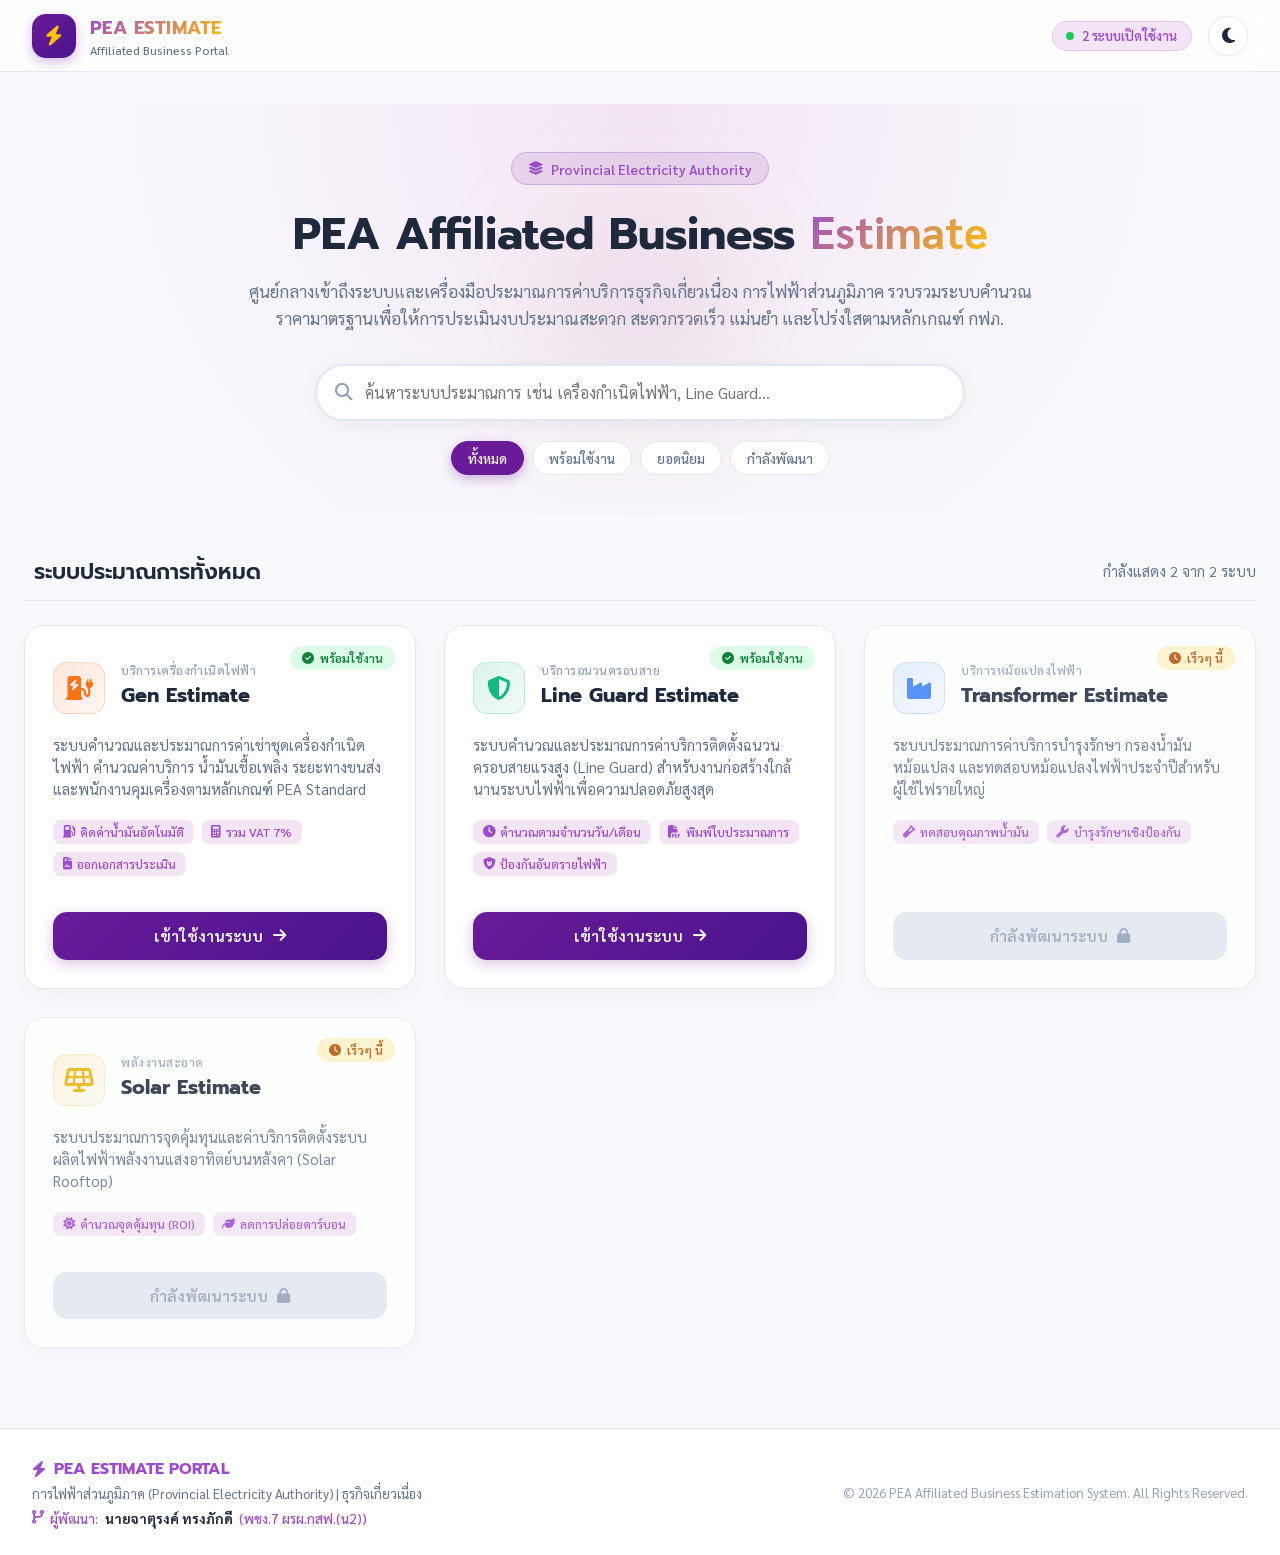
==== index.html @ 6d48f8ba "Update PEA ESTIMATE text, add favicon & PWA manifest.json, enhance portal details" ====
<!DOCTYPE html>
<html lang="th" data-theme="dark">
<head>
    <meta charset="UTF-8">
    <meta name="viewport" content="width=device-width, initial-scale=1.0">
    <title>PEA Affiliated Business Estimate | ศูนย์รวมระบบประมาณการ การไฟฟ้าส่วนภูมิภาค</title>
    <meta name="description" content="ศูนย์รวมเครื่องมือประมาณการค่าบริการธุรกิจเกี่ยวเนื่อง การไฟฟ้าส่วนภูมิภาค (PEA Affiliated Business Estimation Portal) ประเมินราคามาตรฐาน แม่นยำ รวดเร็ว">
    
    <!-- Favicon & PWA Icons -->
    <link rel="icon" type="image/png" sizes="180x180" href="apple-touch-icon.png">
    <link rel="icon" type="image/png" sizes="32x32" href="apple-touch-icon.png">
    <link rel="icon" type="image/png" sizes="16x16" href="apple-touch-icon.png">
    <link rel="apple-touch-icon" sizes="180x180" href="apple-touch-icon.png">
    <link rel="manifest" href="manifest.json">
    
    <!-- Mobile & PWA Meta Tags -->
    <meta name="mobile-web-app-capable" content="yes">
    <meta name="apple-mobile-web-app-capable" content="yes">
    <meta name="apple-mobile-web-app-status-bar-style" content="black-translucent">
    <meta name="apple-mobile-web-app-title" content="PEA ESTIMATE">
    <meta name="theme-color" content="#7c3aed">
    
    <!-- Google Fonts -->
    <link rel="preconnect" href="https://fonts.googleapis.com">
    <link rel="preconnect" href="https://fonts.gstatic.com" crossorigin>
    <link href="https://fonts.googleapis.com/css2?family=Sarabun:wght@300;400;500;600;700&family=Prompt:wght@400;500;600;700&display=swap" rel="stylesheet">
    
    <!-- FontAwesome Icons -->
    <link rel="stylesheet" href="https://cdnjs.cloudflare.com/ajax/libs/font-awesome/6.4.0/css/all.min.css">
    
    <!-- Custom CSS -->
    <link rel="stylesheet" href="css/style.css">
</head>
<body>
    <!-- Navigation Bar -->
    <nav class="navbar">
        <div class="nav-container">
            <div class="nav-brand">
                <div class="pea-logo-badge">
                    <i class="fa-solid fa-bolt brand-icon"></i>
                </div>
                <div class="brand-text">
                    <span class="brand-title">PEA ESTIMATE</span>
                    <span class="brand-sub">Affiliated Business Portal</span>
                </div>
            </div>
            
            <div class="nav-actions">
                <div class="stats-badge">
                    <span class="pulse-dot"></span>
                    <span id="active-systems-count">2 ระบบเปิดใช้งาน</span>
                </div>
                <button id="theme-toggle-btn" class="theme-toggle" aria-label="Toggle dark/light mode">
                    <i class="fa-solid fa-moon dark-icon"></i>
                    <i class="fa-solid fa-sun light-icon"></i>
                </button>
            </div>
        </div>
    </nav>

    <!-- Main Container -->
    <main class="main-wrapper">
        <!-- Hero Section -->
        <section class="hero-section">
            <div class="hero-background-glow"></div>
            <div class="hero-content">
                <div class="pea-pill-badge">
                    <i class="fa-solid fa-layer-group"></i> Provincial Electricity Authority
                </div>
                <h1 class="hero-title">PEA Affiliated Business <span class="gradient-text">Estimate</span></h1>
                <p class="hero-subtitle">
                    ศูนย์กลางเข้าถึงระบบและเครื่องมือประมาณการค่าบริการธุรกิจเกี่ยวเนื่อง การไฟฟ้าส่วนภูมิภาค 
                    รวบรวมระบบคำนวณราคามาตรฐานเพื่อให้การประเมินงบประมาณสะดวก สะดวกรวดเร็ว แม่นยำ และโปร่งใสตามหลักเกณฑ์ กฟภ.
                </p>
                
                <!-- Search & Filter Controls -->
                <div class="search-box-container">
                    <div class="search-input-wrapper">
                        <i class="fa-solid fa-magnifying-glass search-icon"></i>
                        <input type="text" id="search-input" placeholder="ค้นหาระบบประมาณการ เช่น เครื่องกำเนิดไฟฟ้า, Line Guard..." autocomplete="off">
                        <button id="clear-search" class="clear-btn hidden"><i class="fa-solid fa-xmark"></i></button>
                    </div>
                    <div class="category-filters" id="category-filters">
                        <button class="filter-chip active" data-category="all">ทั้งหมด</button>
                        <button class="filter-chip" data-category="active">พร้อมใช้งาน</button>
                        <button class="filter-chip" data-category="popular">ยอดนิยม</button>
                        <button class="filter-chip" data-category="upcoming">กำลังพัฒนา</button>
                    </div>
                </div>
            </div>
        </section>

        <!-- System Cards Grid -->
        <section class="systems-section">
            <div class="section-header">
                <h2 class="section-title"><i class="fa-solid fa-grid-2"></i> ระบบประมาณการทั้งหมด</h2>
                <span class="results-count" id="results-count">กำลังแสดง 2 จาก 2 ระบบ</span>
            </div>

            <div class="systems-grid" id="systems-grid">
                <!-- Card 1: Gen Estimate -->
                <div class="system-card" data-category="active popular" data-name="gen estimate เครื่องกำเนิดไฟฟ้า เช่า generator">
                    <div class="card-badge active"><i class="fa-solid fa-circle-check"></i> พร้อมใช้งาน</div>
                    <div class="card-header">
                        <div class="card-icon generator-icon">
                            <i class="fa-solid fa-charging-station"></i>
                        </div>
                        <div class="card-meta">
                            <span class="card-category">บริการเครื่องกำเนิดไฟฟ้า</span>
                            <h3 class="card-title">Gen Estimate</h3>
                        </div>
                    </div>
                    <p class="card-description">
                        ระบบคำนวณและประมาณการค่าเช่าชุดเครื่องกำเนิดไฟฟ้า คำนวณค่าบริการ น้ำมันเชื้อเพลิง ระยะทางขนส่ง และพนักงานคุมเครื่องตามหลักเกณฑ์ PEA Standard
                    </p>
                    <div class="card-features">
                        <span class="feature-tag"><i class="fa-solid fa-gas-pump"></i> คิดค่าน้ำมันอัตโนมัติ</span>
                        <span class="feature-tag"><i class="fa-solid fa-calculator"></i> รวม VAT 7%</span>
                        <span class="feature-tag"><i class="fa-solid fa-file-contract"></i> ออกเอกสารประเมิน</span>
                    </div>
                    <div class="card-footer">
                        <a href="Gen Estiment/index.html" class="btn btn-primary">
                            <span>เข้าใช้งานระบบ</span>
                            <i class="fa-solid fa-arrow-right"></i>
                        </a>
                    </div>
                </div>

                <!-- Card 2: Line Guard Estimate -->
                <div class="system-card" data-category="active popular" data-name="line guard estimate ครอบสาย ฉนวนครอบสายแรงสูง">
                    <div class="card-badge active"><i class="fa-solid fa-circle-check"></i> พร้อมใช้งาน</div>
                    <div class="card-header">
                        <div class="card-icon lineguard-icon">
                            <i class="fa-solid fa-shield-halved"></i>
                        </div>
                        <div class="card-meta">
                            <span class="card-category">บริการฉนวนครอบสาย</span>
                            <h3 class="card-title">Line Guard Estimate</h3>
                        </div>
                    </div>
                    <p class="card-description">
                        ระบบคำนวณและประมาณการค่าบริการติดตั้งฉนวนครอบสายแรงสูง (Line Guard) สำหรับงานก่อสร้างใกล้นานระบบไฟฟ้าเพื่อความปลอดภัยสูงสุด
                    </p>
                    <div class="card-features">
                        <span class="feature-tag"><i class="fa-solid fa-clock"></i> คำนวณตามจำนวนวัน/เดือน</span>
                        <span class="feature-tag"><i class="fa-solid fa-file-pdf"></i> พิมพ์ใบประมาณการ</span>
                        <span class="feature-tag"><i class="fa-solid fa-shield-cat"></i> ป้องกันอันตรายไฟฟ้า</span>
                    </div>
                    <div class="card-footer">
                        <a href="Line Guard Estiment/index.html" class="btn btn-primary">
                            <span>เข้าใช้งานระบบ</span>
                            <i class="fa-solid fa-arrow-right"></i>
                        </a>
                    </div>
                </div>

                <!-- Card 3: Transformer Maintenance (Future Placeholder) -->
                <div class="system-card upcoming-card" data-category="upcoming" data-name="transformer estimate บำรุงรักษาหม้อแปลง ตรวจสอบหม้อแปลงไฟฟ้า">
                    <div class="card-badge upcoming"><i class="fa-solid fa-clock"></i> เร็วๆ นี้</div>
                    <div class="card-header">
                        <div class="card-icon transformer-icon">
                            <i class="fa-solid fa-industry"></i>
                        </div>
                        <div class="card-meta">
                            <span class="card-category">บริการหม้อแปลงไฟฟ้า</span>
                            <h3 class="card-title">Transformer Estimate</h3>
                        </div>
                    </div>
                    <p class="card-description">
                        ระบบประมาณการค่าบริการบำรุงรักษา กรองน้ำมันหม้อแปลง และทดสอบหม้อแปลงไฟฟ้าประจำปีสำหรับผู้ใช้ไฟรายใหญ่
                    </p>
                    <div class="card-features">
                        <span class="feature-tag"><i class="fa-solid fa-vial"></i> ทดสอบคุณภาพน้ำมัน</span>
                        <span class="feature-tag"><i class="fa-solid fa-wrench"></i> บำรุงรักษาเชิงป้องกัน</span>
                    </div>
                    <div class="card-footer">
                        <button class="btn btn-disabled" disabled>
                            <span>กำลังพัฒนาระบบ</span>
                            <i class="fa-solid fa-lock"></i>
                        </button>
                    </div>
                </div>

                <!-- Card 4: Solar Rooftop Estimate (Future Placeholder) -->
                <div class="system-card upcoming-card" data-category="upcoming" data-name="solar rooftop estimate โซลาร์เซลล์ ประเมินราคาติดตั้ง">
                    <div class="card-badge upcoming"><i class="fa-solid fa-clock"></i> เร็วๆ นี้</div>
                    <div class="card-header">
                        <div class="card-icon solar-icon">
                            <i class="fa-solid fa-solar-panel"></i>
                        </div>
                        <div class="card-meta">
                            <span class="card-category">พลังงานสะอาด</span>
                            <h3 class="card-title">Solar Estimate</h3>
                        </div>
                    </div>
                    <p class="card-description">
                        ระบบประมาณการจุดคุ้มทุนและค่าบริการติดตั้งระบบผลิตไฟฟ้าพลังงานแสงอาทิตย์บนหลังคา (Solar Rooftop)
                    </p>
                    <div class="card-features">
                        <span class="feature-tag"><i class="fa-solid fa-sun"></i> คำนวณจุดคุ้มทุน (ROI)</span>
                        <span class="feature-tag"><i class="fa-solid fa-leaf"></i> ลดการปล่อยคาร์บอน</span>
                    </div>
                    <div class="card-footer">
                        <button class="btn btn-disabled" disabled>
                            <span>กำลังพัฒนาระบบ</span>
                            <i class="fa-solid fa-lock"></i>
                        </button>
                    </div>
                </div>
            </div>

            <!-- No Results Message -->
            <div id="no-results" class="no-results hidden">
                <i class="fa-solid fa-box-open empty-icon"></i>
                <h3>ไม่พบระบบประมาณการที่คุณค้นหา</h3>
                <p>ลองค้นหาด้วยคำอื่น เช่น "เครื่องกำเนิดไฟฟ้า", "Line Guard" หรือรีเซ็ตการกรอง</p>
                <button id="reset-search-btn" class="btn btn-secondary mt-3">รีเซ็ตการค้นหา</button>
            </div>
        </section>
    </main>

    <!-- Footer -->
    <footer class="footer">
        <div class="footer-container">
            <div class="footer-info">
                <div class="footer-brand">
                    <i class="fa-solid fa-bolt"></i> PEA ESTIMATE PORTAL
                </div>
                <p>การไฟฟ้าส่วนภูมิภาค (Provincial Electricity Authority) | ธุรกิจเกี่ยวเนื่อง</p>
                <div class="developer-info">
                    <i class="fa-solid fa-code-branch"></i> ผู้พัฒนา: <strong>นายจาตุรงค์ ทรงภักดี</strong> (พชง.7 ผรผ.กสฟ.(น2))
                </div>
            </div>
            <div class="footer-copyright">
                &copy; 2026 PEA Affiliated Business Estimation System. All Rights Reserved.
            </div>
        </div>
    </footer>

    <!-- Custom JS -->
    <script src="js/main.js"></script>
</body>
</html>
---- css/style.css ----
/* ==========================================================================
   PEA Affiliated Business Estimate - Portal Theme & Design System
   ========================================================================== */

:root {
    /* Color Palette - Light Mode */
    --pea-purple-primary: #6a1b9a;
    --pea-purple-dark: #4a148c;
    --pea-purple-light: #9c4dcc;
    --pea-purple-subtle: #f3e5f5;
    
    --pea-yellow-accent: #ffc107;
    --pea-yellow-hover: #ffb300;
    --pea-gold: #ffd700;
    
    --bg-main: #f8f9fc;
    --bg-card: #ffffff;
    --bg-nav: rgba(255, 255, 255, 0.85);
    
    --text-primary: #1e293b;
    --text-secondary: #64748b;
    --text-muted: #94a3b8;
    
    --border-color: #e2e8f0;
    --border-hover: #cbd5e1;
    
    --card-shadow: 0 10px 25px -5px rgba(106, 27, 154, 0.05), 0 8px 10px -6px rgba(0, 0, 0, 0.01);
    --card-shadow-hover: 0 20px 30px -10px rgba(106, 27, 154, 0.15), 0 10px 15px -5px rgba(106, 27, 154, 0.1);
    
    --glass-bg: rgba(255, 255, 255, 0.7);
    --glass-border: rgba(255, 255, 255, 0.4);
    
    --badge-active-bg: #dcfce7;
    --badge-active-text: #15803d;
    --badge-upcoming-bg: #fef3c7;
    --badge-upcoming-text: #b45309;
    
    --radius-sm: 8px;
    --radius-md: 14px;
    --radius-lg: 20px;
    --radius-full: 9999px;
    
    --transition: all 0.3s cubic-bezier(0.4, 0, 0.2, 1);
}

/* Dark Mode Theme Overrides */
[data-theme="dark"] {
    --bg-main: #0f172a;
    --bg-card: #1e293b;
    --bg-nav: rgba(15, 23, 42, 0.85);
    
    --text-primary: #f8fafc;
    --text-secondary: #cbd5e1;
    --text-muted: #64748b;
    
    --border-color: #334155;
    --border-hover: #475569;
    
    --pea-purple-subtle: rgba(156, 77, 204, 0.15);
    
    --card-shadow: 0 10px 25px -5px rgba(0, 0, 0, 0.3);
    --card-shadow-hover: 0 20px 35px -5px rgba(156, 77, 204, 0.25);
    
    --glass-bg: rgba(30, 41, 59, 0.7);
    --glass-border: rgba(255, 255, 255, 0.1);
    
    --badge-active-bg: rgba(21, 128, 61, 0.2);
    --badge-active-text: #4ade80;
    --badge-upcoming-bg: rgba(180, 83, 9, 0.2);
    --badge-upcoming-text: #fcd34d;
}

/* Base Styles */
* {
    margin: 0;
    padding: 0;
    box-sizing: border-box;
    font-family: 'Sarabun', 'Prompt', sans-serif;
}

body {
    background-color: var(--bg-main);
    color: var(--text-primary);
    min-height: 100vh;
    display: flex;
    flex-direction: column;
    transition: var(--transition);
    overflow-x: hidden;
}

/* Navigation Bar */
.navbar {
    position: sticky;
    top: 0;
    z-index: 100;
    background-color: var(--bg-nav);
    backdrop-filter: blur(12px);
    -webkit-backdrop-filter: blur(12px);
    border-bottom: 1px solid var(--border-color);
    padding: 0.85rem 2rem;
    transition: var(--transition);
}

.nav-container {
    max-width: 1280px;
    margin: 0 auto;
    display: flex;
    align-items: center;
    justify-content: space-between;
}

.nav-brand {
    display: flex;
    align-items: center;
    gap: 0.85rem;
}

.pea-logo-badge {
    width: 44px;
    height: 44px;
    background: linear-gradient(135deg, var(--pea-purple-primary), var(--pea-purple-dark));
    border-radius: var(--radius-md);
    display: flex;
    align-items: center;
    justify-content: center;
    color: var(--pea-yellow-accent);
    font-size: 1.25rem;
    box-shadow: 0 4px 12px rgba(106, 27, 154, 0.3);
}

.brand-text {
    display: flex;
    flex-direction: column;
}

.brand-title {
    font-family: 'Prompt', sans-serif;
    font-size: 1.15rem;
    font-weight: 700;
    letter-spacing: 0.5px;
    background: linear-gradient(135deg, var(--pea-purple-light), var(--pea-yellow-accent));
    -webkit-background-clip: text;
    -webkit-text-fill-color: transparent;
}

.brand-sub {
    font-size: 0.75rem;
    color: var(--text-secondary);
    font-weight: 500;
}

.nav-actions {
    display: flex;
    align-items: center;
    gap: 1rem;
}

.stats-badge {
    display: flex;
    align-items: center;
    gap: 0.5rem;
    background: var(--pea-purple-subtle);
    padding: 0.35rem 0.85rem;
    border-radius: var(--radius-full);
    font-size: 0.825rem;
    font-weight: 600;
    color: var(--pea-purple-light);
    border: 1px solid rgba(156, 77, 204, 0.2);
}

.pulse-dot {
    width: 8px;
    height: 8px;
    background-color: #22c55e;
    border-radius: 50%;
    box-shadow: 0 0 0 0 rgba(34, 197, 94, 0.7);
    animation: pulse 2s infinite;
}

@keyframes pulse {
    0% {
        box-shadow: 0 0 0 0 rgba(34, 197, 94, 0.7);
    }
    70% {
        box-shadow: 0 0 0 6px rgba(34, 197, 94, 0);
    }
    100% {
        box-shadow: 0 0 0 0 rgba(34, 197, 94, 0);
    }
}

.theme-toggle {
    background: var(--bg-card);
    border: 1px solid var(--border-color);
    color: var(--text-primary);
    width: 40px;
    height: 40px;
    border-radius: var(--radius-full);
    cursor: pointer;
    display: flex;
    align-items: center;
    justify-content: center;
    font-size: 1.1rem;
    transition: var(--transition);
}

.theme-toggle:hover {
    transform: scale(1.05);
    border-color: var(--pea-purple-light);
    color: var(--pea-yellow-accent);
}

/* Light / Dark icon visibility */
[data-theme="dark"] .dark-icon,
[data-theme="light"] .light-icon {
    display: none;
}
[data-theme="dark"] .light-icon,
[data-theme="light"] .dark-icon {
    display: block;
}

/* Main Content Wrapper */
.main-wrapper {
    flex: 1;
    max-width: 1280px;
    width: 100%;
    margin: 0 auto;
    padding: 2rem 1.5rem;
}

/* Hero Section */
.hero-section {
    position: relative;
    padding: 3rem 1.5rem 2.5rem;
    text-align: center;
    border-radius: var(--radius-lg);
    background: radial-gradient(circle at 50% 0%, var(--pea-purple-subtle) 0%, transparent 70%);
    margin-bottom: 2.5rem;
}

.hero-background-glow {
    position: absolute;
    top: 50%;
    left: 50%;
    transform: translate(-50%, -50%);
    width: 300px;
    height: 300px;
    background: radial-gradient(circle, rgba(156, 77, 204, 0.15) 0%, rgba(255, 193, 7, 0.05) 50%, transparent 70%);
    filter: blur(50px);
    pointer-events: none;
    z-index: 0;
}

.hero-content {
    position: relative;
    z-index: 1;
    max-width: 800px;
    margin: 0 auto;
}

.pea-pill-badge {
    display: inline-flex;
    align-items: center;
    gap: 0.5rem;
    padding: 0.4rem 1rem;
    background: rgba(106, 27, 154, 0.1);
    border: 1px solid rgba(156, 77, 204, 0.3);
    border-radius: var(--radius-full);
    color: var(--pea-purple-light);
    font-size: 0.85rem;
    font-weight: 600;
    margin-bottom: 1.25rem;
}

.hero-title {
    font-family: 'Prompt', sans-serif;
    font-size: 2.75rem;
    font-weight: 700;
    line-height: 1.2;
    margin-bottom: 1rem;
}

.gradient-text {
    background: linear-gradient(135deg, var(--pea-purple-light) 0%, var(--pea-yellow-accent) 100%);
    -webkit-background-clip: text;
    -webkit-text-fill-color: transparent;
}

.hero-subtitle {
    font-size: 1.05rem;
    color: var(--text-secondary);
    line-height: 1.6;
    margin-bottom: 2rem;
}

/* Search Box Container */
.search-box-container {
    max-width: 650px;
    margin: 0 auto;
}

.search-input-wrapper {
    position: relative;
    display: flex;
    align-items: center;
    margin-bottom: 1.25rem;
}

.search-icon {
    position: absolute;
    left: 1.25rem;
    color: var(--text-muted);
    font-size: 1.1rem;
}

.search-input-wrapper input {
    width: 100%;
    padding: 1rem 3rem 1rem 3rem;
    font-size: 1rem;
    background: var(--bg-card);
    border: 2px solid var(--border-color);
    border-radius: var(--radius-full);
    color: var(--text-primary);
    box-shadow: 0 4px 20px rgba(0, 0, 0, 0.05);
    transition: var(--transition);
}

.search-input-wrapper input:focus {
    outline: none;
    border-color: var(--pea-purple-light);
    box-shadow: 0 0 0 4px rgba(156, 77, 204, 0.15);
}

.clear-btn {
    position: absolute;
    right: 1rem;
    background: transparent;
    border: none;
    color: var(--text-muted);
    font-size: 1rem;
    cursor: pointer;
    width: 28px;
    height: 28px;
    border-radius: 50%;
    display: flex;
    align-items: center;
    justify-content: center;
    transition: var(--transition);
}

.clear-btn:hover {
    background: var(--border-color);
    color: var(--text-primary);
}

.category-filters {
    display: flex;
    align-items: center;
    justify-content: center;
    gap: 0.5rem;
    flex-wrap: wrap;
}

.filter-chip {
    padding: 0.45rem 1rem;
    font-size: 0.85rem;
    font-weight: 500;
    border: 1px solid var(--border-color);
    border-radius: var(--radius-full);
    background: var(--bg-card);
    color: var(--text-secondary);
    cursor: pointer;
    transition: var(--transition);
}

.filter-chip:hover {
    border-color: var(--pea-purple-light);
    color: var(--pea-purple-light);
}

.filter-chip.active {
    background: var(--pea-purple-primary);
    color: #ffffff;
    border-color: var(--pea-purple-primary);
    box-shadow: 0 4px 12px rgba(106, 27, 154, 0.3);
}

/* Systems Section & Cards */
.systems-section {
    margin-top: 1rem;
}

.section-header {
    display: flex;
    align-items: center;
    justify-content: space-between;
    margin-bottom: 1.5rem;
    padding-bottom: 0.75rem;
    border-bottom: 1px solid var(--border-color);
}

.section-title {
    font-family: 'Prompt', sans-serif;
    font-size: 1.35rem;
    font-weight: 600;
    display: flex;
    align-items: center;
    gap: 0.6rem;
    color: var(--text-primary);
}

.section-title i {
    color: var(--pea-purple-light);
}

.results-count {
    font-size: 0.9rem;
    color: var(--text-secondary);
}

.systems-grid {
    display: grid;
    grid-template-columns: repeat(auto-fill, minmax(320px, 1fr));
    gap: 1.75rem;
}

/* Card Styling */
.system-card {
    position: relative;
    background: var(--bg-card);
    border: 1px solid var(--border-color);
    border-radius: var(--radius-lg);
    padding: 1.75rem;
    display: flex;
    flex-direction: column;
    justify-content: space-between;
    transition: var(--transition);
    box-shadow: var(--card-shadow);
}

.system-card:hover {
    transform: translateY(-6px);
    border-color: var(--pea-purple-light);
    box-shadow: var(--card-shadow-hover);
}

.card-badge {
    position: absolute;
    top: 1.25rem;
    right: 1.25rem;
    font-size: 0.75rem;
    font-weight: 600;
    padding: 0.25rem 0.75rem;
    border-radius: var(--radius-full);
    display: flex;
    align-items: center;
    gap: 0.35rem;
}

.card-badge.active {
    background: var(--badge-active-bg);
    color: var(--badge-active-text);
}

.card-badge.upcoming {
    background: var(--badge-upcoming-bg);
    color: var(--badge-upcoming-text);
}

.card-header {
    display: flex;
    align-items: flex-start;
    gap: 1rem;
    margin-bottom: 1.25rem;
    margin-top: 0.5rem;
}

.card-icon {
    width: 52px;
    height: 52px;
    border-radius: var(--radius-md);
    display: flex;
    align-items: center;
    justify-content: center;
    font-size: 1.5rem;
    flex-shrink: 0;
}

.generator-icon {
    background: linear-gradient(135deg, rgba(234, 88, 12, 0.15), rgba(249, 115, 22, 0.05));
    color: #f97316;
    border: 1px solid rgba(249, 115, 22, 0.2);
}

.lineguard-icon {
    background: linear-gradient(135deg, rgba(16, 185, 129, 0.15), rgba(5, 150, 105, 0.05));
    color: #10b981;
    border: 1px solid rgba(16, 185, 129, 0.2);
}

.transformer-icon {
    background: linear-gradient(135deg, rgba(59, 130, 246, 0.15), rgba(37, 99, 235, 0.05));
    color: #3b82f6;
    border: 1px solid rgba(59, 130, 246, 0.2);
}

.solar-icon {
    background: linear-gradient(135deg, rgba(234, 179, 8, 0.15), rgba(202, 138, 4, 0.05));
    color: #eab308;
    border: 1px solid rgba(234, 179, 8, 0.2);
}

.card-meta {
    display: flex;
    flex-direction: column;
}

.card-category {
    font-size: 0.775rem;
    color: var(--text-muted);
    font-weight: 500;
    text-transform: uppercase;
    letter-spacing: 0.5px;
}

.card-title {
    font-family: 'Prompt', sans-serif;
    font-size: 1.25rem;
    font-weight: 700;
    color: var(--text-primary);
    margin-top: 0.15rem;
}

.card-description {
    font-size: 0.925rem;
    color: var(--text-secondary);
    line-height: 1.5;
    margin-bottom: 1.25rem;
}

.card-features {
    display: flex;
    flex-wrap: wrap;
    gap: 0.5rem;
    margin-bottom: 1.5rem;
}

.feature-tag {
    font-size: 0.775rem;
    background: var(--pea-purple-subtle);
    color: var(--pea-purple-light);
    padding: 0.25rem 0.6rem;
    border-radius: var(--radius-sm);
    display: flex;
    align-items: center;
    gap: 0.35rem;
    font-weight: 500;
}

.card-footer {
    margin-top: auto;
    padding-top: 0.75rem;
}

/* Buttons */
.btn {
    width: 100%;
    padding: 0.85rem 1.25rem;
    font-size: 0.95rem;
    font-weight: 600;
    border-radius: var(--radius-md);
    cursor: pointer;
    display: flex;
    align-items: center;
    justify-content: center;
    gap: 0.6rem;
    transition: var(--transition);
    text-decoration: none;
    border: none;
}

.btn-primary {
    background: linear-gradient(135deg, var(--pea-purple-primary), var(--pea-purple-dark));
    color: #ffffff;
    box-shadow: 0 4px 14px rgba(106, 27, 154, 0.25);
}

.btn-primary:hover {
    background: linear-gradient(135deg, var(--pea-purple-light), var(--pea-purple-primary));
    transform: translateY(-1px);
    box-shadow: 0 6px 18px rgba(106, 27, 154, 0.35);
}

.btn-disabled {
    background: var(--border-color);
    color: var(--text-muted);
    cursor: not-allowed;
}

.btn-secondary {
    background: var(--bg-card);
    border: 1px solid var(--border-color);
    color: var(--text-primary);
    width: auto;
    display: inline-flex;
}

.btn-secondary:hover {
    border-color: var(--pea-purple-light);
    color: var(--pea-purple-light);
}

/* Upcoming Card Disabled Effect */
.upcoming-card {
    opacity: 0.85;
}

/* Empty State / No Results */
.no-results {
    text-align: center;
    padding: 4rem 1.5rem;
    background: var(--bg-card);
    border: 1px dashed var(--border-color);
    border-radius: var(--radius-lg);
    margin-top: 1rem;
}

.empty-icon {
    font-size: 3rem;
    color: var(--text-muted);
    margin-bottom: 1rem;
}

.no-results h3 {
    font-family: 'Prompt', sans-serif;
    font-size: 1.2rem;
    color: var(--text-primary);
    margin-bottom: 0.5rem;
}

.no-results p {
    color: var(--text-secondary);
    font-size: 0.95rem;
}

.hidden {
    display: none !important;
}

.mt-3 {
    margin-top: 1rem;
}

/* Footer */
.footer {
    background-color: var(--bg-card);
    border-top: 1px solid var(--border-color);
    padding: 1.75rem 2rem;
    margin-top: 3rem;
}

.footer-container {
    max-width: 1280px;
    margin: 0 auto;
    display: flex;
    align-items: center;
    justify-content: space-between;
    flex-wrap: wrap;
    gap: 1rem;
}

.footer-brand {
    font-family: 'Prompt', sans-serif;
    font-weight: 700;
    color: var(--pea-purple-light);
    display: flex;
    align-items: center;
    gap: 0.5rem;
    margin-bottom: 0.25rem;
}

.footer-info p {
    font-size: 0.825rem;
    color: var(--text-secondary);
}

.developer-info {
    font-size: 0.85rem;
    color: var(--pea-purple-light);
    margin-top: 0.4rem;
    display: flex;
    align-items: center;
    gap: 0.4rem;
    font-weight: 500;
}

.developer-info strong {
    color: var(--text-primary);
}

.footer-copyright {
    font-size: 0.825rem;
    color: var(--text-muted);
}

/* Responsive Adjustments */
@media (max-width: 768px) {
    .navbar {
        padding: 0.75rem 1rem;
    }
    
    .stats-badge {
        display: none;
    }
    
    .hero-title {
        font-size: 2rem;
    }
    
    .hero-subtitle {
        font-size: 0.95rem;
    }
    
    .systems-grid {
        grid-template-columns: 1fr;
    }
    
    .footer-container {
        flex-direction: column;
        align-items: center;
        text-align: center;
    }
}
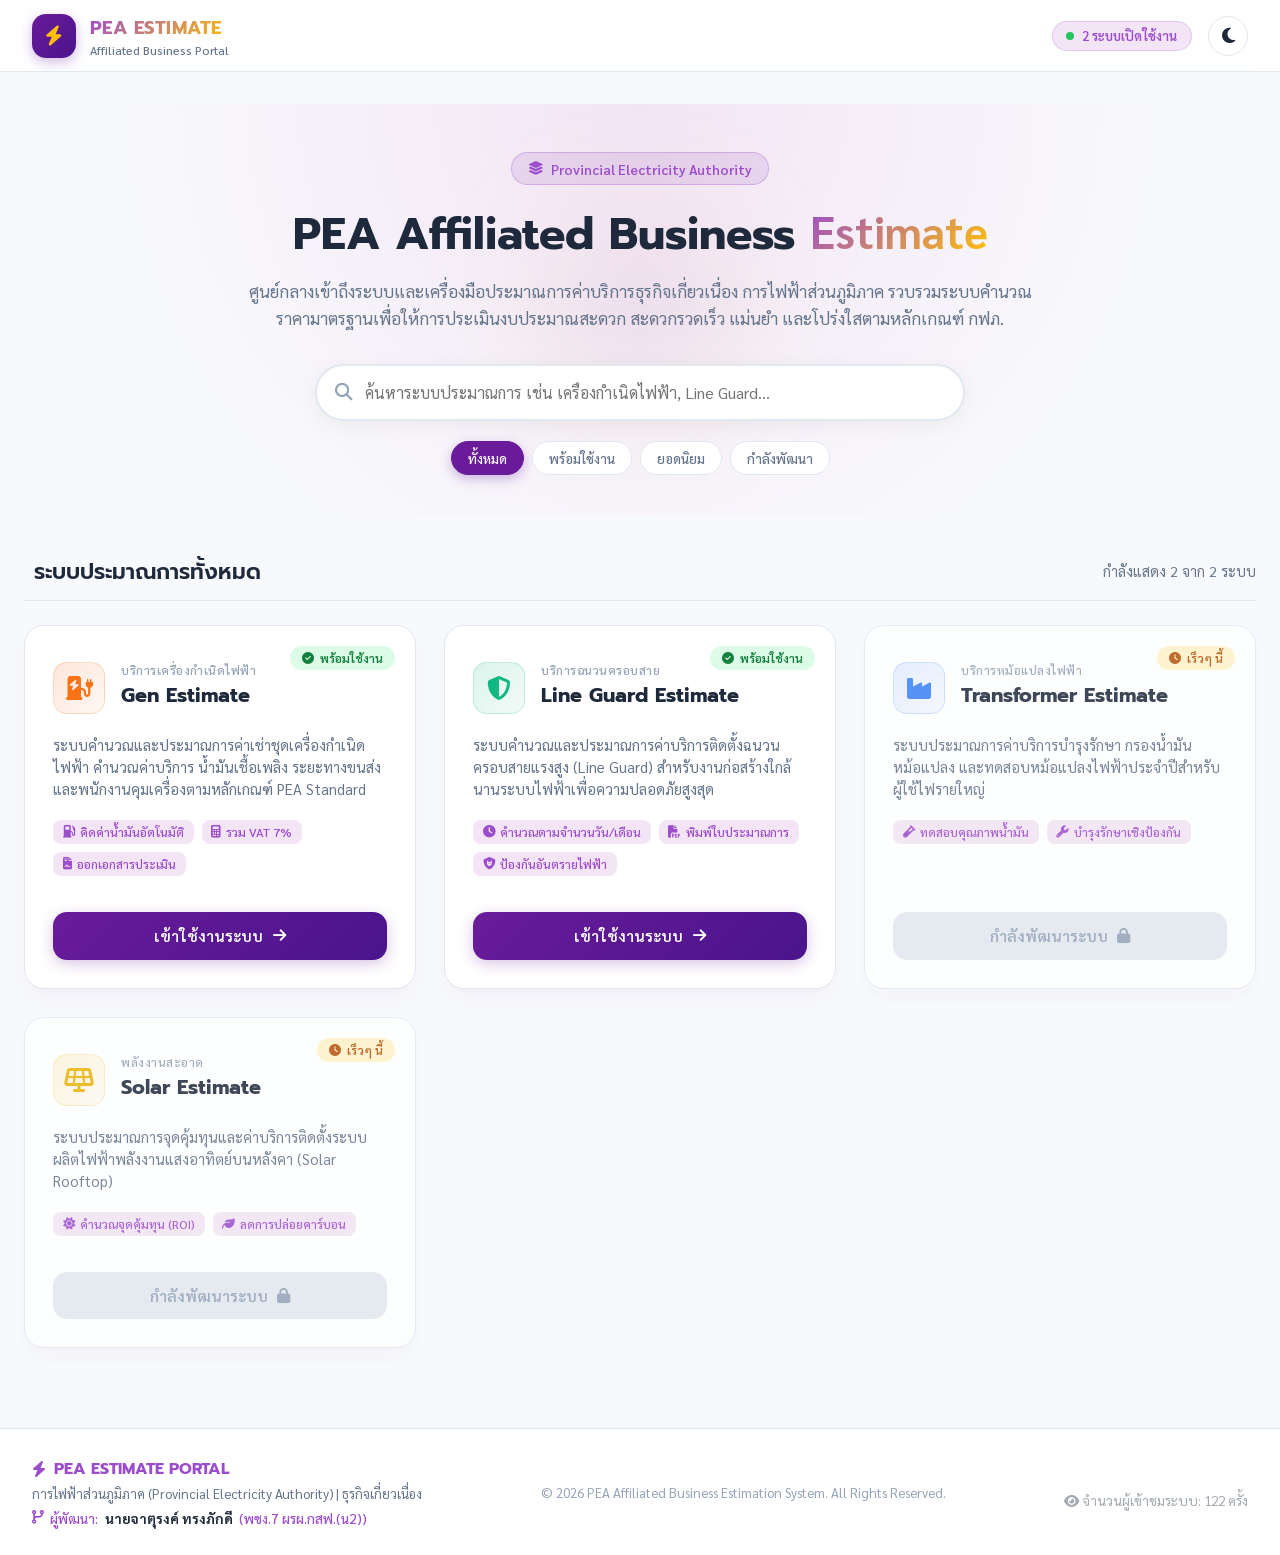
==== commit b9a917ba: "feat: add visitor counter and back to home buttons" ====
--- a/index.html
+++ b/index.html
@@ -234,6 +234,10 @@
             <div class="footer-copyright">
                 &copy; 2026 PEA Affiliated Business Estimation System. All Rights Reserved.
             </div>
+            <!-- Visitor Counter -->
+            <div class="visitor-counter" style="text-align: center; margin-top: 15px; font-size: 0.85rem; opacity: 0.4;">
+                <i class="fa-solid fa-eye"></i> จำนวนผู้เข้าชมระบบ: <span id="visitor-count">0</span> ครั้ง
+            </div>
         </div>
     </footer>
 
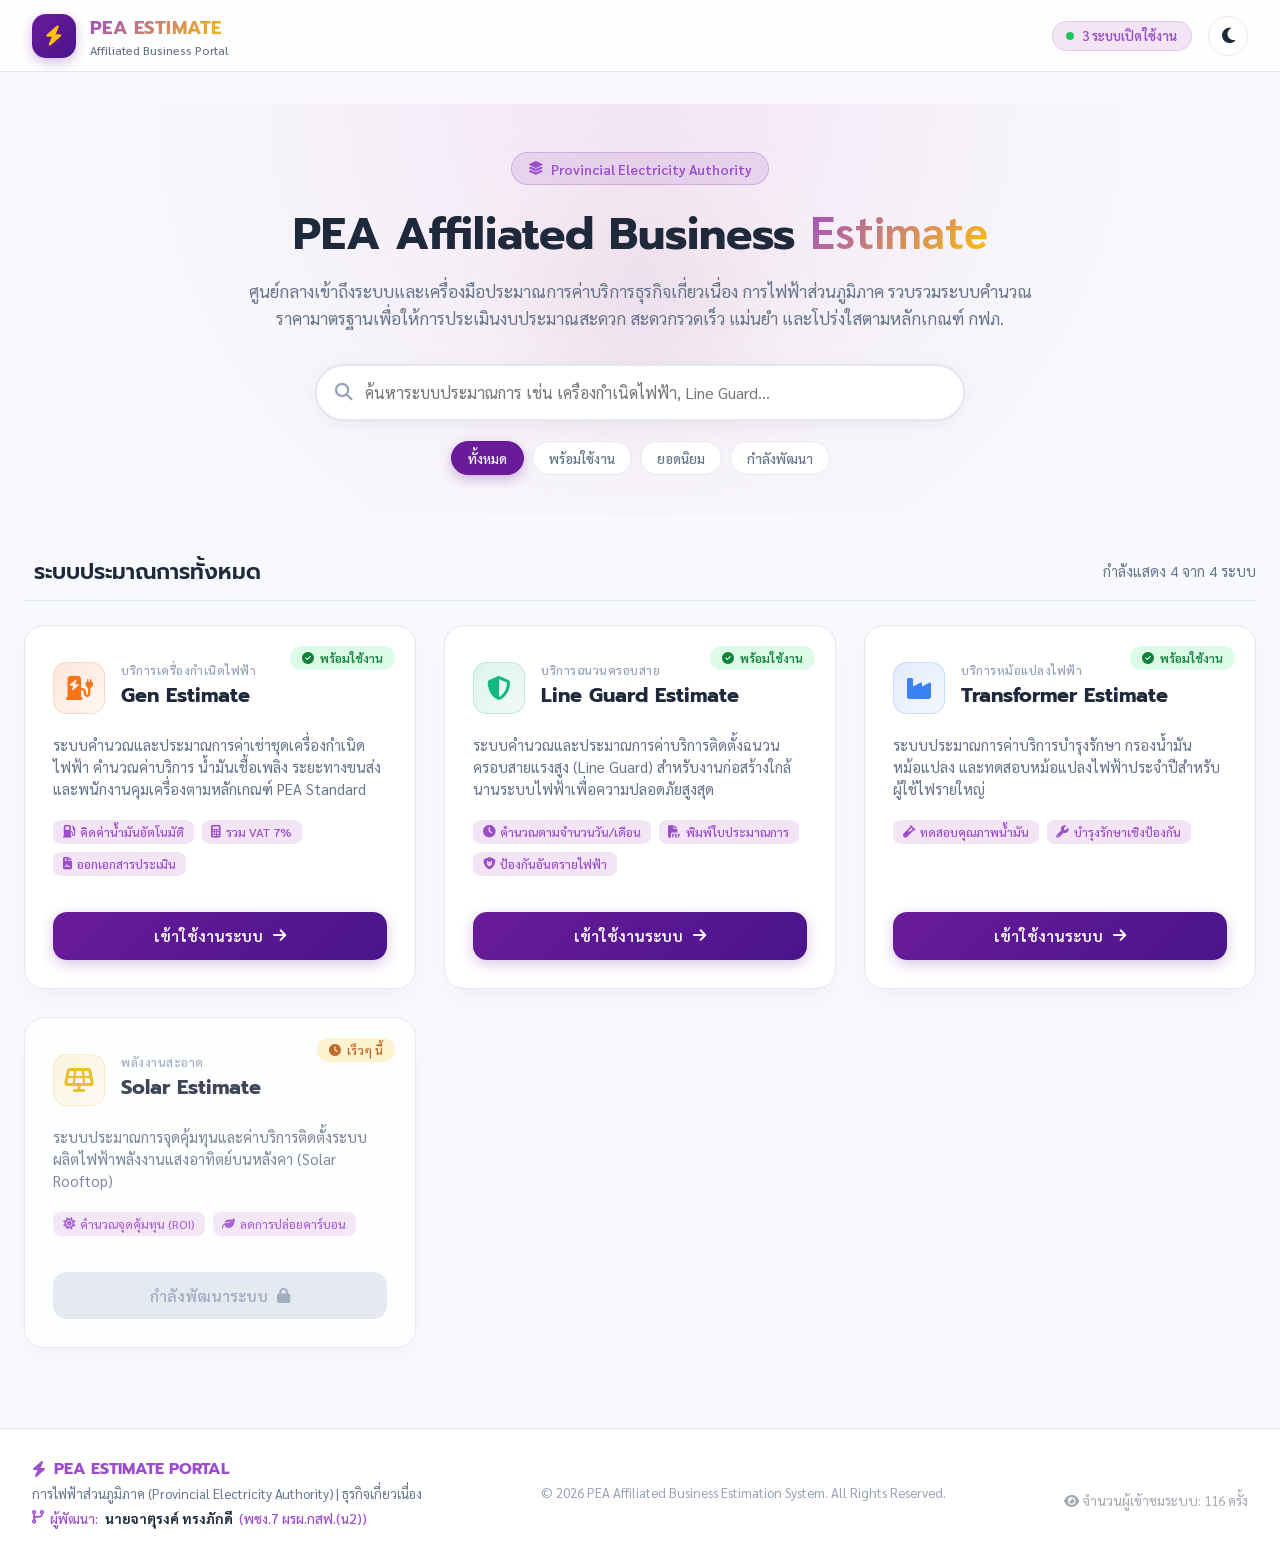
==== commit dcd8df80: "Add Transformer Estimate system to portal" ====
--- a/index.html
+++ b/index.html
@@ -48,7 +48,7 @@
             <div class="nav-actions">
                 <div class="stats-badge">
                     <span class="pulse-dot"></span>
-                    <span id="active-systems-count">2 ระบบเปิดใช้งาน</span>
+                    <span id="active-systems-count">3 ระบบเปิดใช้งาน</span>
                 </div>
                 <button id="theme-toggle-btn" class="theme-toggle" aria-label="Toggle dark/light mode">
                     <i class="fa-solid fa-moon dark-icon"></i>
@@ -94,7 +94,7 @@
         <section class="systems-section">
             <div class="section-header">
                 <h2 class="section-title"><i class="fa-solid fa-grid-2"></i> ระบบประมาณการทั้งหมด</h2>
-                <span class="results-count" id="results-count">กำลังแสดง 2 จาก 2 ระบบ</span>
+                <span class="results-count" id="results-count">กำลังแสดง 4 จาก 4 ระบบ</span>
             </div>
 
             <div class="systems-grid" id="systems-grid">
@@ -154,9 +154,9 @@
                     </div>
                 </div>
 
-                <!-- Card 3: Transformer Maintenance (Future Placeholder) -->
-                <div class="system-card upcoming-card" data-category="upcoming" data-name="transformer estimate บำรุงรักษาหม้อแปลง ตรวจสอบหม้อแปลงไฟฟ้า">
-                    <div class="card-badge upcoming"><i class="fa-solid fa-clock"></i> เร็วๆ นี้</div>
+                <!-- Card 3: Transformer Maintenance -->
+                <div class="system-card" data-category="active popular" data-name="transformer estimate บำรุงรักษาหม้อแปลง ตรวจสอบหม้อแปลงไฟฟ้า">
+                    <div class="card-badge active"><i class="fa-solid fa-circle-check"></i> พร้อมใช้งาน</div>
                     <div class="card-header">
                         <div class="card-icon transformer-icon">
                             <i class="fa-solid fa-industry"></i>
@@ -174,10 +174,10 @@
                         <span class="feature-tag"><i class="fa-solid fa-wrench"></i> บำรุงรักษาเชิงป้องกัน</span>
                     </div>
                     <div class="card-footer">
-                        <button class="btn btn-disabled" disabled>
-                            <span>กำลังพัฒนาระบบ</span>
-                            <i class="fa-solid fa-lock"></i>
-                        </button>
+                        <a href="Tranformer Estimate/index.html" class="btn btn-primary">
+                            <span>เข้าใช้งานระบบ</span>
+                            <i class="fa-solid fa-arrow-right"></i>
+                        </a>
                     </div>
                 </div>
 
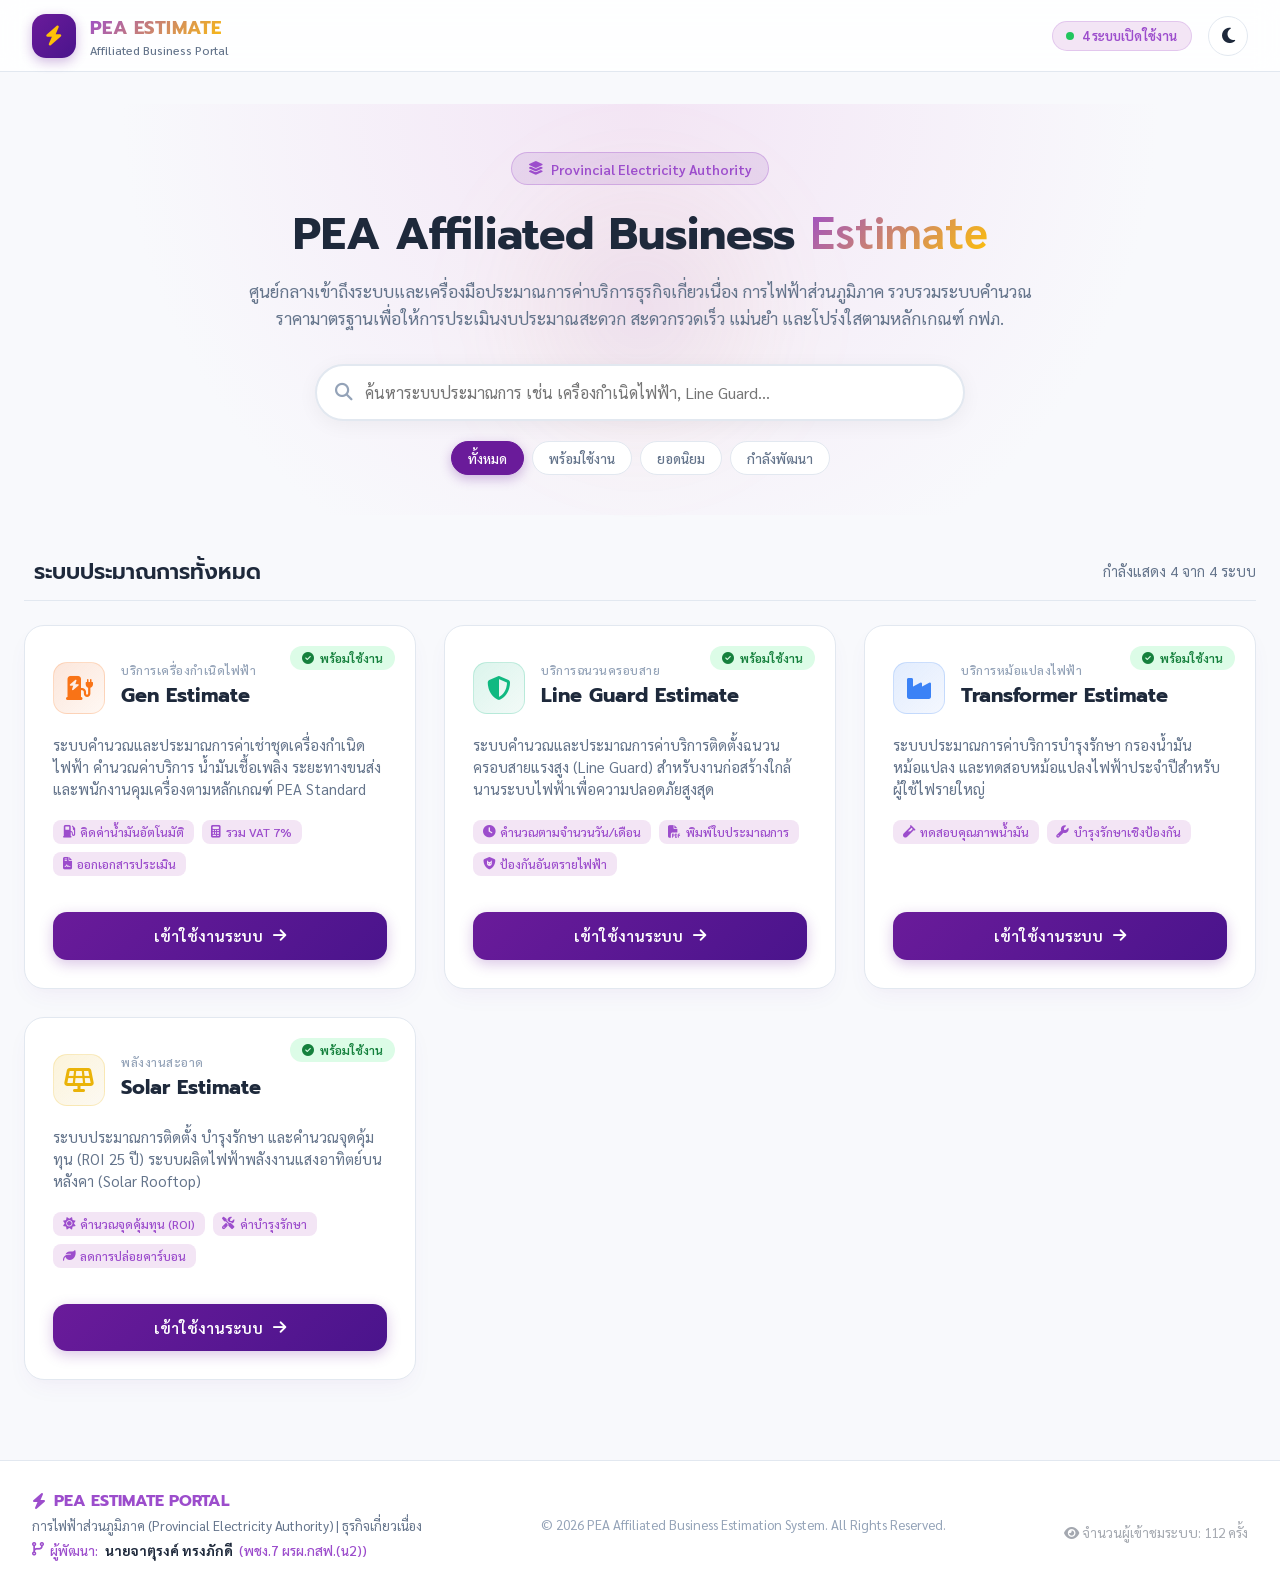
==== commit 35ed30da: "feat: enable Solar Estimate system in PEA Affiliated Business Portal" ====
--- a/index.html
+++ b/index.html
@@ -48,7 +48,7 @@
             <div class="nav-actions">
                 <div class="stats-badge">
                     <span class="pulse-dot"></span>
-                    <span id="active-systems-count">3 ระบบเปิดใช้งาน</span>
+                    <span id="active-systems-count">4 ระบบเปิดใช้งาน</span>
                 </div>
                 <button id="theme-toggle-btn" class="theme-toggle" aria-label="Toggle dark/light mode">
                     <i class="fa-solid fa-moon dark-icon"></i>
@@ -181,9 +181,9 @@
                     </div>
                 </div>
 
-                <!-- Card 4: Solar Rooftop Estimate (Future Placeholder) -->
-                <div class="system-card upcoming-card" data-category="upcoming" data-name="solar rooftop estimate โซลาร์เซลล์ ประเมินราคาติดตั้ง">
-                    <div class="card-badge upcoming"><i class="fa-solid fa-clock"></i> เร็วๆ นี้</div>
+                <!-- Card 4: Solar Rooftop Estimate -->
+                <div class="system-card" data-category="active popular" data-name="solar rooftop estimate โซลาร์เซลล์ ประเมินราคาติดตั้ง จุดคุ้มทุน ล้างแผง">
+                    <div class="card-badge active"><i class="fa-solid fa-circle-check"></i> พร้อมใช้งาน</div>
                     <div class="card-header">
                         <div class="card-icon solar-icon">
                             <i class="fa-solid fa-solar-panel"></i>
@@ -194,17 +194,18 @@
                         </div>
                     </div>
                     <p class="card-description">
-                        ระบบประมาณการจุดคุ้มทุนและค่าบริการติดตั้งระบบผลิตไฟฟ้าพลังงานแสงอาทิตย์บนหลังคา (Solar Rooftop)
+                        ระบบประมาณการติดตั้ง บำรุงรักษา และคำนวณจุดคุ้มทุน (ROI 25 ปี) ระบบผลิตไฟฟ้าพลังงานแสงอาทิตย์บนหลังคา (Solar Rooftop)
                     </p>
                     <div class="card-features">
                         <span class="feature-tag"><i class="fa-solid fa-sun"></i> คำนวณจุดคุ้มทุน (ROI)</span>
+                        <span class="feature-tag"><i class="fa-solid fa-screwdriver-wrench"></i> ค่าบำรุงรักษา</span>
                         <span class="feature-tag"><i class="fa-solid fa-leaf"></i> ลดการปล่อยคาร์บอน</span>
                     </div>
                     <div class="card-footer">
-                        <button class="btn btn-disabled" disabled>
-                            <span>กำลังพัฒนาระบบ</span>
-                            <i class="fa-solid fa-lock"></i>
-                        </button>
+                        <a href="Solar Estimate/index.html" class="btn btn-primary">
+                            <span>เข้าใช้งานระบบ</span>
+                            <i class="fa-solid fa-arrow-right"></i>
+                        </a>
                     </div>
                 </div>
             </div>
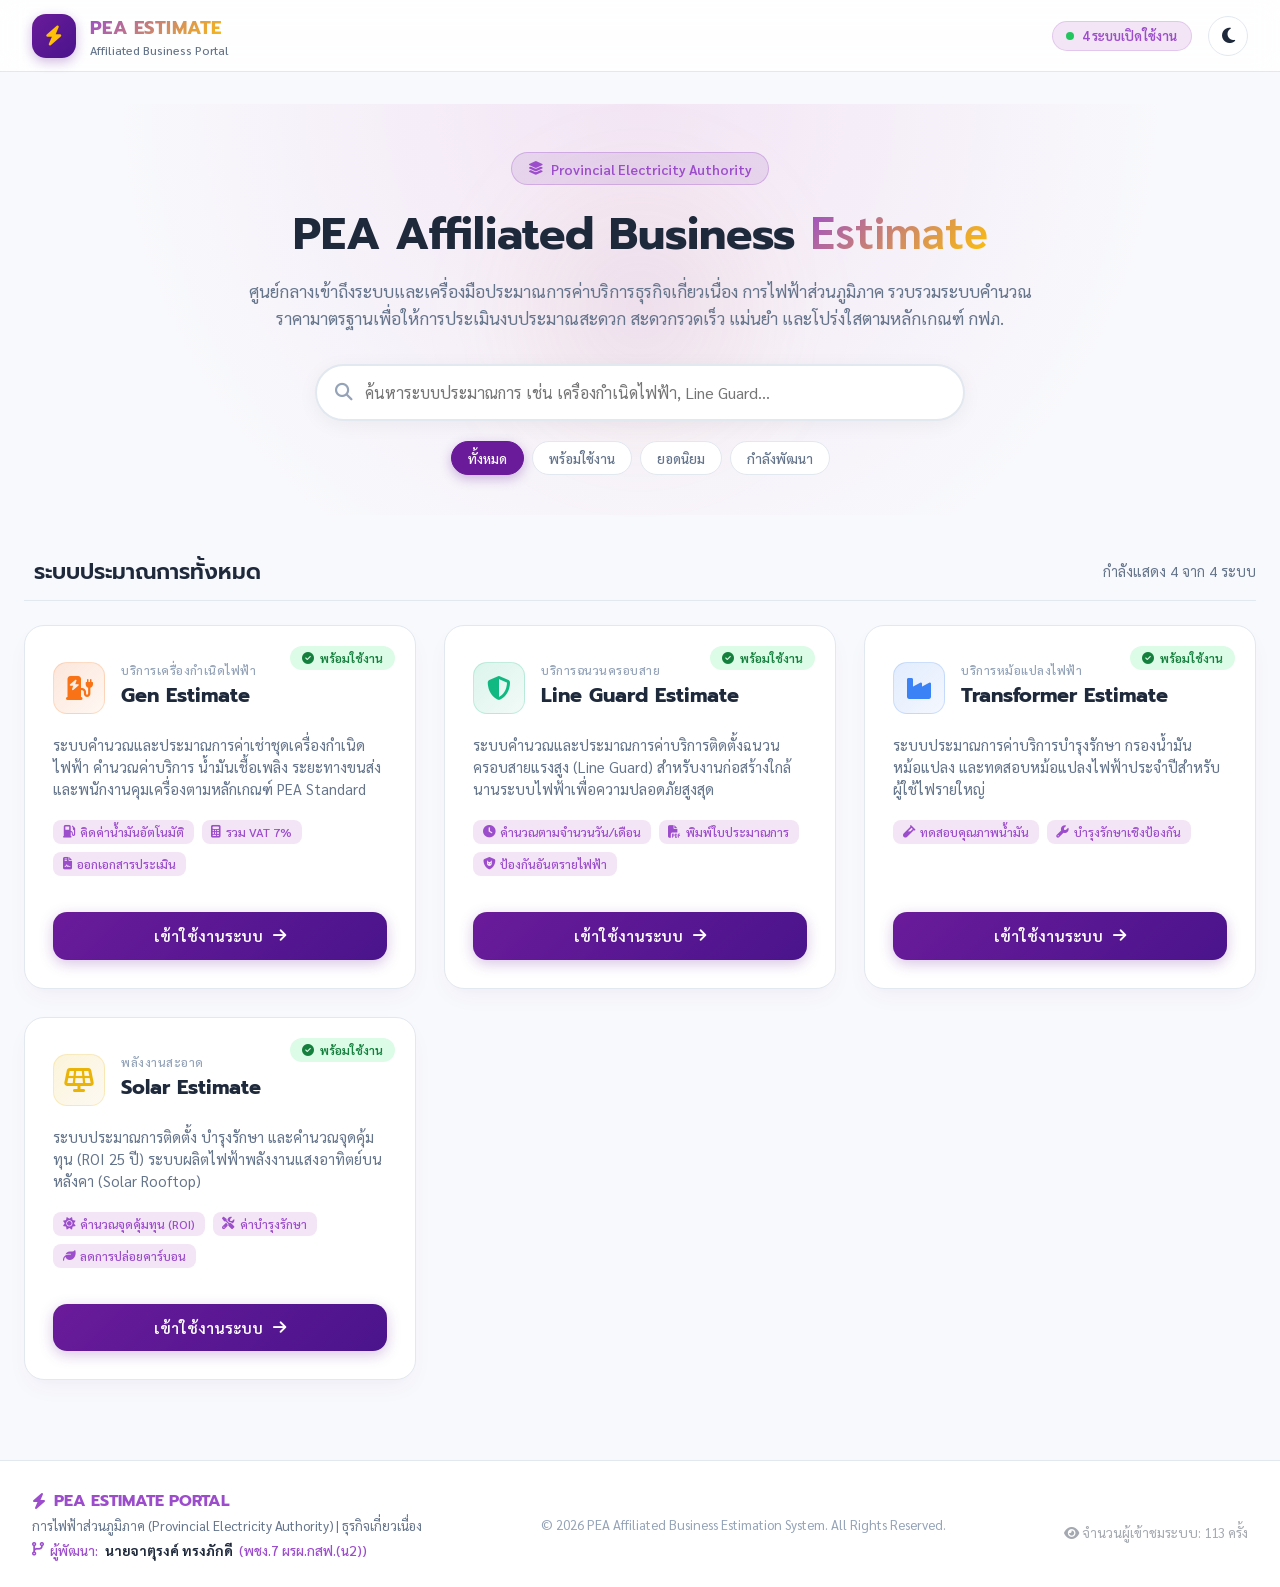
==== commit df5cfc80: "fix: add cache control meta tags so browser always shows active systems" ====
--- a/index.html
+++ b/index.html
@@ -5,6 +5,11 @@
     <meta name="viewport" content="width=device-width, initial-scale=1.0">
     <title>PEA Affiliated Business Estimate | ศูนย์รวมระบบประมาณการ การไฟฟ้าส่วนภูมิภาค</title>
     <meta name="description" content="ศูนย์รวมเครื่องมือประมาณการค่าบริการธุรกิจเกี่ยวเนื่อง การไฟฟ้าส่วนภูมิภาค (PEA Affiliated Business Estimation Portal) ประเมินราคามาตรฐาน แม่นยำ รวดเร็ว">
+    
+    <!-- Cache Buster Meta Tags -->
+    <meta http-equiv="Cache-Control" content="no-cache, no-store, must-revalidate">
+    <meta http-equiv="Pragma" content="no-cache">
+    <meta http-equiv="Expires" content="0">
     
     <!-- Favicon & PWA Icons -->
     <link rel="icon" type="image/png" sizes="180x180" href="apple-touch-icon.png">
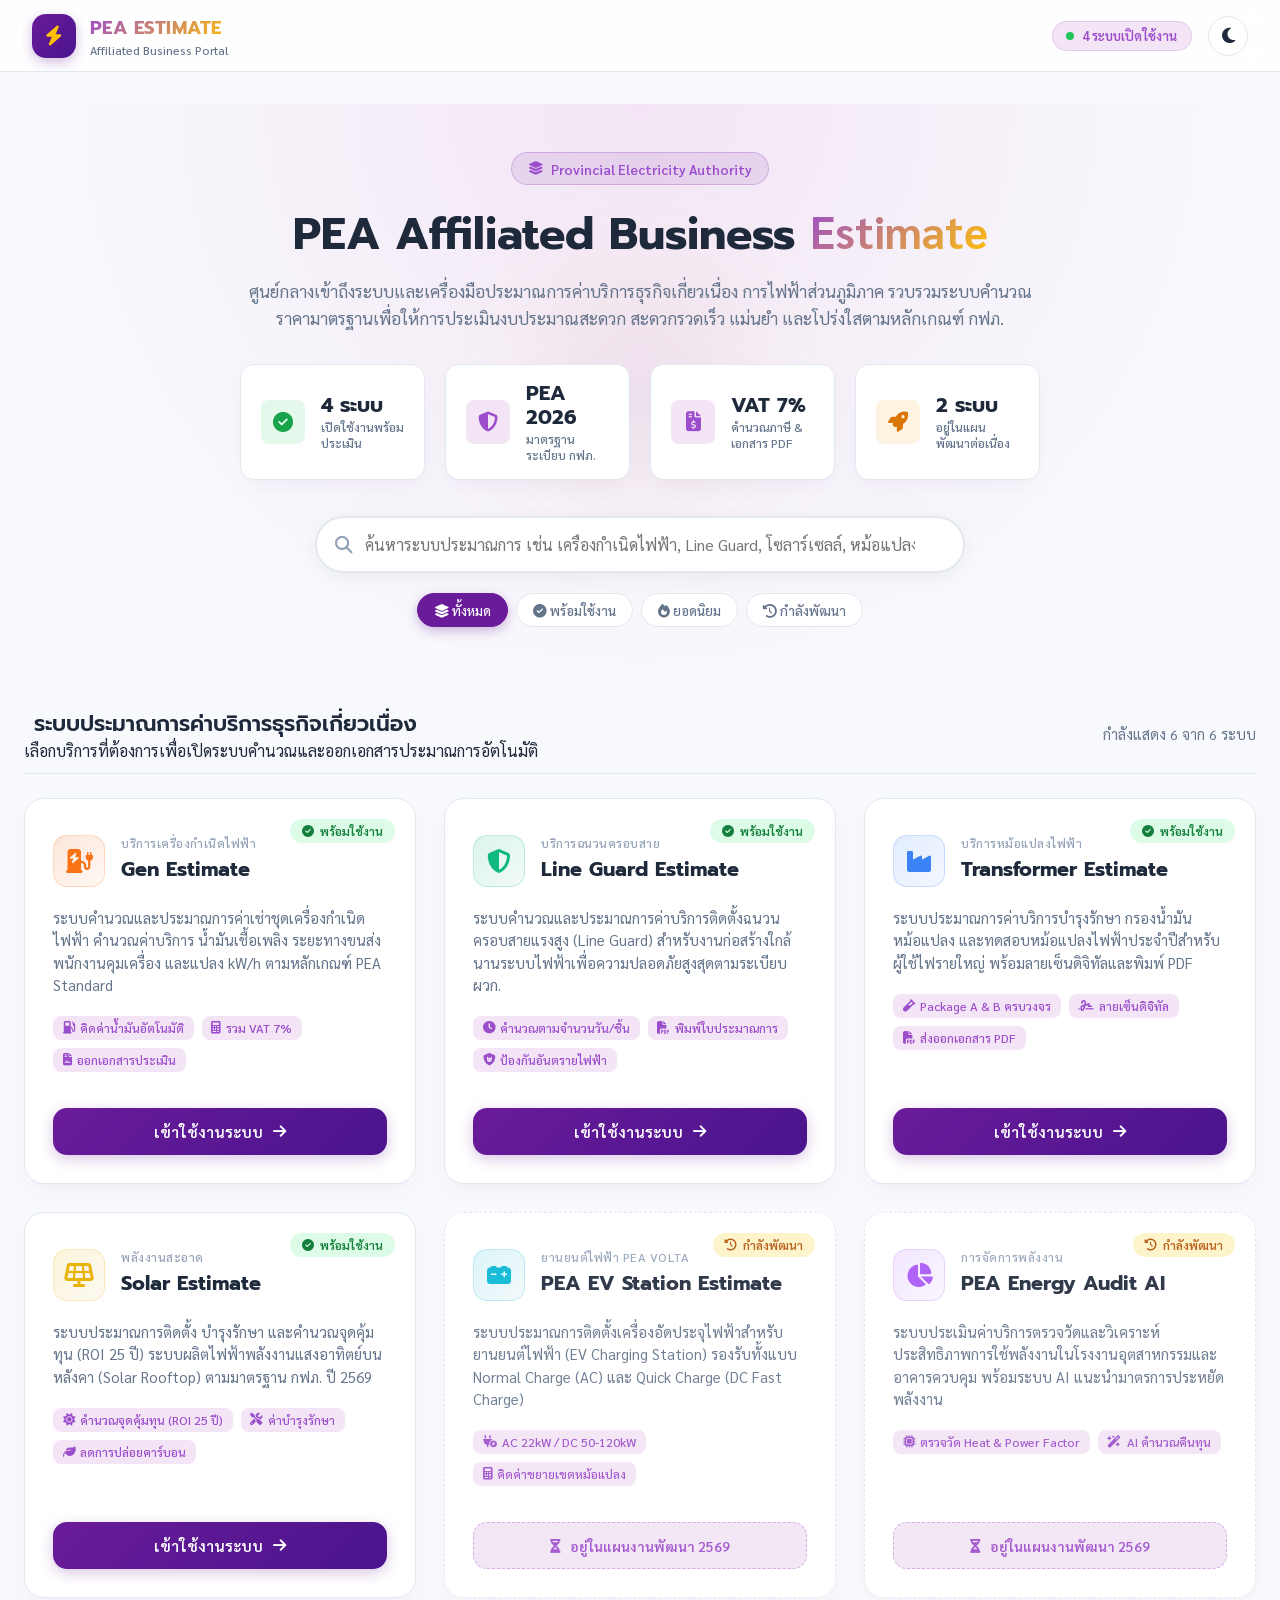
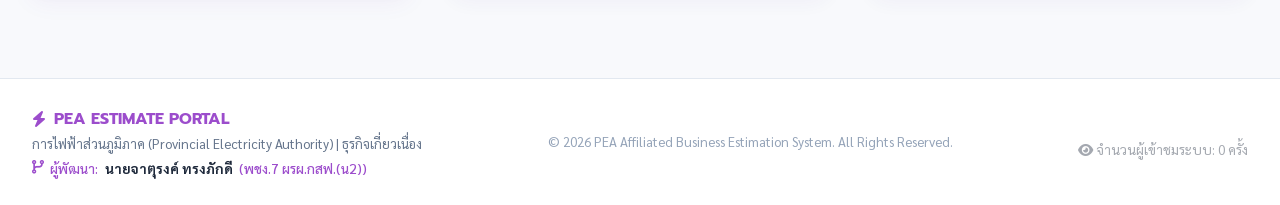
==== commit 8330dd9d: "feat(portal): complete portal & sub-websites revamp with executive dashboard, global theme sync, and" ====
--- a/index.html
+++ b/index.html
@@ -78,18 +78,50 @@
                     รวบรวมระบบคำนวณราคามาตรฐานเพื่อให้การประเมินงบประมาณสะดวก สะดวกรวดเร็ว แม่นยำ และโปร่งใสตามหลักเกณฑ์ กฟภ.
                 </p>
                 
+                <!-- Executive KPI Bar (Executive Dashboard Summary) -->
+                <div class="executive-kpi-bar">
+                    <div class="kpi-card">
+                        <div class="kpi-icon-wrap active-pulse"><i class="fa-solid fa-circle-check"></i></div>
+                        <div class="kpi-info">
+                            <span class="kpi-value" id="kpi-active-count">4 ระบบ</span>
+                            <span class="kpi-label">เปิดใช้งานพร้อมประเมิน</span>
+                        </div>
+                    </div>
+                    <div class="kpi-card">
+                        <div class="kpi-icon-wrap"><i class="fa-solid fa-shield-halved"></i></div>
+                        <div class="kpi-info">
+                            <span class="kpi-value">PEA 2026</span>
+                            <span class="kpi-label">มาตรฐานระเบียบ กฟภ.</span>
+                        </div>
+                    </div>
+                    <div class="kpi-card">
+                        <div class="kpi-icon-wrap"><i class="fa-solid fa-file-invoice-dollar"></i></div>
+                        <div class="kpi-info">
+                            <span class="kpi-value">VAT 7%</span>
+                            <span class="kpi-label">คำนวณภาษี & เอกสาร PDF</span>
+                        </div>
+                    </div>
+                    <div class="kpi-card">
+                        <div class="kpi-icon-wrap upcoming-pulse"><i class="fa-solid fa-rocket"></i></div>
+                        <div class="kpi-info">
+                            <span class="kpi-value" id="kpi-upcoming-count">2 ระบบ</span>
+                            <span class="kpi-label">อยู่ในแผนพัฒนาต่อเนื่อง</span>
+                        </div>
+                    </div>
+                </div>
+                
                 <!-- Search & Filter Controls -->
                 <div class="search-box-container">
                     <div class="search-input-wrapper">
                         <i class="fa-solid fa-magnifying-glass search-icon"></i>
-                        <input type="text" id="search-input" placeholder="ค้นหาระบบประมาณการ เช่น เครื่องกำเนิดไฟฟ้า, Line Guard..." autocomplete="off">
-                        <button id="clear-search" class="clear-btn hidden"><i class="fa-solid fa-xmark"></i></button>
+                        <input type="text" id="search-input" placeholder="ค้นหาระบบประมาณการ เช่น เครื่องกำเนิดไฟฟ้า, Line Guard, โซลาร์เซลล์, หม้อแปลง..." autocomplete="off">
+                        <button id="clear-search" class="clear-btn hidden" aria-label="Clear Search"><i class="fa-solid fa-xmark"></i></button>
                     </div>
                     <div class="category-filters" id="category-filters">
-                        <button class="filter-chip active" data-category="all">ทั้งหมด</button>
-                        <button class="filter-chip" data-category="active">พร้อมใช้งาน</button>
-                        <button class="filter-chip" data-category="popular">ยอดนิยม</button>
-                        <button class="filter-chip" data-category="upcoming">กำลังพัฒนา</button>
+                        <button class="filter-chip active" data-category="all"><i class="fa-solid fa-layer-group"></i> ทั้งหมด</button>
+                        <button class="filter-chip" data-category="active"><i class="fa-solid fa-circle-check"></i> พร้อมใช้งาน</button>
+                        <button class="filter-chip" data-category="popular"><i class="fa-solid fa-fire"></i> ยอดนิยม</button>
+                        <button class="filter-chip" data-category="upcoming"><i class="fa-solid fa-clock-rotate-left"></i> กำลังพัฒนา</button>
                     </div>
                 </div>
             </div>
@@ -98,13 +130,16 @@
         <!-- System Cards Grid -->
         <section class="systems-section">
             <div class="section-header">
-                <h2 class="section-title"><i class="fa-solid fa-grid-2"></i> ระบบประมาณการทั้งหมด</h2>
-                <span class="results-count" id="results-count">กำลังแสดง 4 จาก 4 ระบบ</span>
+                <div class="header-title-wrap">
+                    <h2 class="section-title"><i class="fa-solid fa-grid-2"></i> ระบบประมาณการค่าบริการธุรกิจเกี่ยวเนื่อง</h2>
+                    <p class="section-subtitle">เลือกบริการที่ต้องการเพื่อเปิดระบบคำนวณและออกเอกสารประมาณการอัตโนมัติ</p>
+                </div>
+                <span class="results-count" id="results-count">กำลังแสดง 6 จาก 6 ระบบ</span>
             </div>
 
             <div class="systems-grid" id="systems-grid">
                 <!-- Card 1: Gen Estimate -->
-                <div class="system-card" data-category="active popular" data-name="gen estimate เครื่องกำเนิดไฟฟ้า เช่า generator">
+                <div class="system-card" data-category="active popular" data-name="gen estimate เครื่องกำเนิดไฟฟ้า เช่า generator ไฟฟ้าสำรอง kwh">
                     <div class="card-badge active"><i class="fa-solid fa-circle-check"></i> พร้อมใช้งาน</div>
                     <div class="card-header">
                         <div class="card-icon generator-icon">
@@ -116,7 +151,7 @@
                         </div>
                     </div>
                     <p class="card-description">
-                        ระบบคำนวณและประมาณการค่าเช่าชุดเครื่องกำเนิดไฟฟ้า คำนวณค่าบริการ น้ำมันเชื้อเพลิง ระยะทางขนส่ง และพนักงานคุมเครื่องตามหลักเกณฑ์ PEA Standard
+                        ระบบคำนวณและประมาณการค่าเช่าชุดเครื่องกำเนิดไฟฟ้า คำนวณค่าบริการ น้ำมันเชื้อเพลิง ระยะทางขนส่ง พนักงานคุมเครื่อง และแปลง kW/h ตามหลักเกณฑ์ PEA Standard
                     </p>
                     <div class="card-features">
                         <span class="feature-tag"><i class="fa-solid fa-gas-pump"></i> คิดค่าน้ำมันอัตโนมัติ</span>
@@ -132,7 +167,7 @@
                 </div>
 
                 <!-- Card 2: Line Guard Estimate -->
-                <div class="system-card" data-category="active popular" data-name="line guard estimate ครอบสาย ฉนวนครอบสายแรงสูง">
+                <div class="system-card" data-category="active popular" data-name="line guard estimate ครอบสาย ฉนวนครอบสายแรงสูง ป้องกันอันตราย">
                     <div class="card-badge active"><i class="fa-solid fa-circle-check"></i> พร้อมใช้งาน</div>
                     <div class="card-header">
                         <div class="card-icon lineguard-icon">
@@ -144,10 +179,10 @@
                         </div>
                     </div>
                     <p class="card-description">
-                        ระบบคำนวณและประมาณการค่าบริการติดตั้งฉนวนครอบสายแรงสูง (Line Guard) สำหรับงานก่อสร้างใกล้นานระบบไฟฟ้าเพื่อความปลอดภัยสูงสุด
-                    </p>
-                    <div class="card-features">
-                        <span class="feature-tag"><i class="fa-solid fa-clock"></i> คำนวณตามจำนวนวัน/เดือน</span>
+                        ระบบคำนวณและประมาณการค่าบริการติดตั้งฉนวนครอบสายแรงสูง (Line Guard) สำหรับงานก่อสร้างใกล้นานระบบไฟฟ้าเพื่อความปลอดภัยสูงสุดตามระเบียบ ผวก.
+                    </p>
+                    <div class="card-features">
+                        <span class="feature-tag"><i class="fa-solid fa-clock"></i> คำนวณตามจำนวนวัน/ชิ้น</span>
                         <span class="feature-tag"><i class="fa-solid fa-file-pdf"></i> พิมพ์ใบประมาณการ</span>
                         <span class="feature-tag"><i class="fa-solid fa-shield-cat"></i> ป้องกันอันตรายไฟฟ้า</span>
                     </div>
@@ -160,7 +195,7 @@
                 </div>
 
                 <!-- Card 3: Transformer Maintenance -->
-                <div class="system-card" data-category="active popular" data-name="transformer estimate บำรุงรักษาหม้อแปลง ตรวจสอบหม้อแปลงไฟฟ้า">
+                <div class="system-card" data-category="active popular" data-name="transformer estimate บำรุงรักษาหม้อแปลง ตรวจสอบหม้อแปลงไฟฟ้า กรองน้ำมัน">
                     <div class="card-badge active"><i class="fa-solid fa-circle-check"></i> พร้อมใช้งาน</div>
                     <div class="card-header">
                         <div class="card-icon transformer-icon">
@@ -172,11 +207,12 @@
                         </div>
                     </div>
                     <p class="card-description">
-                        ระบบประมาณการค่าบริการบำรุงรักษา กรองน้ำมันหม้อแปลง และทดสอบหม้อแปลงไฟฟ้าประจำปีสำหรับผู้ใช้ไฟรายใหญ่
-                    </p>
-                    <div class="card-features">
-                        <span class="feature-tag"><i class="fa-solid fa-vial"></i> ทดสอบคุณภาพน้ำมัน</span>
-                        <span class="feature-tag"><i class="fa-solid fa-wrench"></i> บำรุงรักษาเชิงป้องกัน</span>
+                        ระบบประมาณการค่าบริการบำรุงรักษา กรองน้ำมันหม้อแปลง และทดสอบหม้อแปลงไฟฟ้าประจำปีสำหรับผู้ใช้ไฟรายใหญ่ พร้อมลายเซ็นดิจิทัลและพิมพ์ PDF
+                    </p>
+                    <div class="card-features">
+                        <span class="feature-tag"><i class="fa-solid fa-vial"></i> Package A & B ครบวงจร</span>
+                        <span class="feature-tag"><i class="fa-solid fa-signature"></i> ลายเซ็นดิจิทัล</span>
+                        <span class="feature-tag"><i class="fa-solid fa-file-pdf"></i> ส่งออกเอกสาร PDF</span>
                     </div>
                     <div class="card-footer">
                         <a href="Tranformer Estimate/index.html" class="btn btn-primary">
@@ -187,7 +223,7 @@
                 </div>
 
                 <!-- Card 4: Solar Rooftop Estimate -->
-                <div class="system-card" data-category="active popular" data-name="solar rooftop estimate โซลาร์เซลล์ ประเมินราคาติดตั้ง จุดคุ้มทุน ล้างแผง">
+                <div class="system-card" data-category="active popular" data-name="solar rooftop estimate โซลาร์เซลล์ ประเมินราคาติดตั้ง จุดคุ้มทุน ล้างแผง roi">
                     <div class="card-badge active"><i class="fa-solid fa-circle-check"></i> พร้อมใช้งาน</div>
                     <div class="card-header">
                         <div class="card-icon solar-icon">
@@ -199,10 +235,10 @@
                         </div>
                     </div>
                     <p class="card-description">
-                        ระบบประมาณการติดตั้ง บำรุงรักษา และคำนวณจุดคุ้มทุน (ROI 25 ปี) ระบบผลิตไฟฟ้าพลังงานแสงอาทิตย์บนหลังคา (Solar Rooftop)
-                    </p>
-                    <div class="card-features">
-                        <span class="feature-tag"><i class="fa-solid fa-sun"></i> คำนวณจุดคุ้มทุน (ROI)</span>
+                        ระบบประมาณการติดตั้ง บำรุงรักษา และคำนวณจุดคุ้มทุน (ROI 25 ปี) ระบบผลิตไฟฟ้าพลังงานแสงอาทิตย์บนหลังคา (Solar Rooftop) ตามมาตรฐาน กฟภ. ปี 2569
+                    </p>
+                    <div class="card-features">
+                        <span class="feature-tag"><i class="fa-solid fa-sun"></i> คำนวณจุดคุ้มทุน (ROI 25 ปี)</span>
                         <span class="feature-tag"><i class="fa-solid fa-screwdriver-wrench"></i> ค่าบำรุงรักษา</span>
                         <span class="feature-tag"><i class="fa-solid fa-leaf"></i> ลดการปล่อยคาร์บอน</span>
                     </div>
@@ -213,13 +249,67 @@
                         </a>
                     </div>
                 </div>
+
+                <!-- Card 5: EV Charging Station (Upcoming) -->
+                <div class="system-card upcoming-card" data-category="upcoming" data-name="ev charger volta ยานยนต์ไฟฟ้า สถานีชาร์จ รถยนต์ไฟฟ้า">
+                    <div class="card-badge upcoming"><i class="fa-solid fa-clock-rotate-left"></i> กำลังพัฒนา</div>
+                    <div class="card-header">
+                        <div class="card-icon ev-icon">
+                            <i class="fa-solid fa-car-battery"></i>
+                        </div>
+                        <div class="card-meta">
+                            <span class="card-category">ยานยนต์ไฟฟ้า PEA VOLTA</span>
+                            <h3 class="card-title">PEA EV Station Estimate</h3>
+                        </div>
+                    </div>
+                    <p class="card-description">
+                        ระบบประมาณการติดตั้งเครื่องอัดประจุไฟฟ้าสำหรับยานยนต์ไฟฟ้า (EV Charging Station) รองรับทั้งแบบ Normal Charge (AC) และ Quick Charge (DC Fast Charge)
+                    </p>
+                    <div class="card-features">
+                        <span class="feature-tag"><i class="fa-solid fa-plug-circle-bolt"></i> AC 22kW / DC 50-120kW</span>
+                        <span class="feature-tag"><i class="fa-solid fa-calculator"></i> คิดค่าขยายเขตหม้อแปลง</span>
+                    </div>
+                    <div class="card-footer">
+                        <button class="btn btn-secondary upcoming-btn" disabled>
+                            <i class="fa-solid fa-hourglass-half"></i>
+                            <span>อยู่ในแผนงานพัฒนา 2569</span>
+                        </button>
+                    </div>
+                </div>
+
+                <!-- Card 6: Energy Audit & Efficiency AI (Upcoming) -->
+                <div class="system-card upcoming-card" data-category="upcoming" data-name="energy audit ประสิทธิภาพพลังงาน ตรวจวัดพลังงาน ประหยัดไฟ ai">
+                    <div class="card-badge upcoming"><i class="fa-solid fa-clock-rotate-left"></i> กำลังพัฒนา</div>
+                    <div class="card-header">
+                        <div class="card-icon audit-icon">
+                            <i class="fa-solid fa-chart-pie"></i>
+                        </div>
+                        <div class="card-meta">
+                            <span class="card-category">การจัดการพลังงาน</span>
+                            <h3 class="card-title">PEA Energy Audit AI</h3>
+                        </div>
+                    </div>
+                    <p class="card-description">
+                        ระบบประเมินค่าบริการตรวจวัดและวิเคราะห์ประสิทธิภาพการใช้พลังงานในโรงงานอุตสาหกรรมและอาคารควบคุม พร้อมระบบ AI แนะนำมาตรการประหยัดพลังงาน
+                    </p>
+                    <div class="card-features">
+                        <span class="feature-tag"><i class="fa-solid fa-microchip"></i> ตรวจวัด Heat & Power Factor</span>
+                        <span class="feature-tag"><i class="fa-solid fa-wand-magic-sparkles"></i> AI คำนวณคืนทุน</span>
+                    </div>
+                    <div class="card-footer">
+                        <button class="btn btn-secondary upcoming-btn" disabled>
+                            <i class="fa-solid fa-hourglass-half"></i>
+                            <span>อยู่ในแผนงานพัฒนา 2569</span>
+                        </button>
+                    </div>
+                </div>
             </div>
 
             <!-- No Results Message -->
             <div id="no-results" class="no-results hidden">
                 <i class="fa-solid fa-box-open empty-icon"></i>
                 <h3>ไม่พบระบบประมาณการที่คุณค้นหา</h3>
-                <p>ลองค้นหาด้วยคำอื่น เช่น "เครื่องกำเนิดไฟฟ้า", "Line Guard" หรือรีเซ็ตการกรอง</p>
+                <p>ลองค้นหาด้วยคำอื่น เช่น "เครื่องกำเนิดไฟฟ้า", "Line Guard", "Solar", "EV" หรือรีเซ็ตการกรอง</p>
                 <button id="reset-search-btn" class="btn btn-secondary mt-3">รีเซ็ตการค้นหา</button>
             </div>
         </section>
--- a/css/style.css
+++ b/css/style.css
@@ -294,6 +294,77 @@
     margin-bottom: 2rem;
 }
 
+/* Executive KPI Dashboard Bar */
+.executive-kpi-bar {
+    display: grid;
+    grid-template-columns: repeat(auto-fit, minmax(180px, 1fr));
+    gap: 1.25rem;
+    max-width: 860px;
+    margin: 0 auto 2.25rem;
+}
+
+.kpi-card {
+    background: var(--bg-card);
+    border: 1px solid var(--border-color);
+    border-radius: var(--radius-md);
+    padding: 1rem 1.25rem;
+    display: flex;
+    align-items: center;
+    gap: 1rem;
+    box-shadow: var(--card-shadow);
+    transition: var(--transition);
+}
+
+.kpi-card:hover {
+    transform: translateY(-2px);
+    border-color: var(--pea-purple-light);
+    box-shadow: var(--card-shadow-hover);
+}
+
+.kpi-icon-wrap {
+    width: 44px;
+    height: 44px;
+    border-radius: var(--radius-sm);
+    background: var(--pea-purple-subtle);
+    color: var(--pea-purple-light);
+    display: flex;
+    align-items: center;
+    justify-content: center;
+    font-size: 1.25rem;
+    flex-shrink: 0;
+}
+
+.kpi-icon-wrap.active-pulse {
+    background: rgba(34, 197, 94, 0.12);
+    color: #16a34a;
+}
+
+.kpi-icon-wrap.upcoming-pulse {
+    background: rgba(245, 158, 11, 0.12);
+    color: #d97706;
+}
+
+.kpi-info {
+    display: flex;
+    flex-direction: column;
+    text-align: left;
+}
+
+.kpi-value {
+    font-family: 'Prompt', sans-serif;
+    font-size: 1.25rem;
+    font-weight: 700;
+    color: var(--text-primary);
+    line-height: 1.2;
+}
+
+.kpi-label {
+    font-size: 0.775rem;
+    color: var(--text-secondary);
+    margin-top: 0.15rem;
+    font-weight: 500;
+}
+
 /* Search Box Container */
 .search-box-container {
     max-width: 650px;
@@ -511,6 +582,18 @@
     border: 1px solid rgba(234, 179, 8, 0.2);
 }
 
+.ev-icon {
+    background: linear-gradient(135deg, rgba(6, 182, 212, 0.15), rgba(8, 145, 178, 0.05));
+    color: #06b6d4;
+    border: 1px solid rgba(6, 182, 212, 0.2);
+}
+
+.audit-icon {
+    background: linear-gradient(135deg, rgba(168, 85, 247, 0.15), rgba(147, 51, 234, 0.05));
+    color: #a855f7;
+    border: 1px solid rgba(168, 85, 247, 0.2);
+}
+
 .card-meta {
     display: flex;
     flex-direction: column;
@@ -613,7 +696,23 @@
 
 /* Upcoming Card Disabled Effect */
 .upcoming-card {
-    opacity: 0.85;
+    opacity: 0.92;
+    border: 1px dashed var(--border-color);
+}
+
+.upcoming-btn {
+    width: 100%;
+    cursor: not-allowed;
+    background: var(--pea-purple-subtle);
+    color: var(--pea-purple-light);
+    border: 1px dashed rgba(156, 77, 204, 0.4);
+    font-size: 0.875rem;
+}
+
+.upcoming-btn:hover {
+    transform: none;
+    border-color: rgba(156, 77, 204, 0.4);
+    color: var(--pea-purple-light);
 }
 
 /* Empty State / No Results */
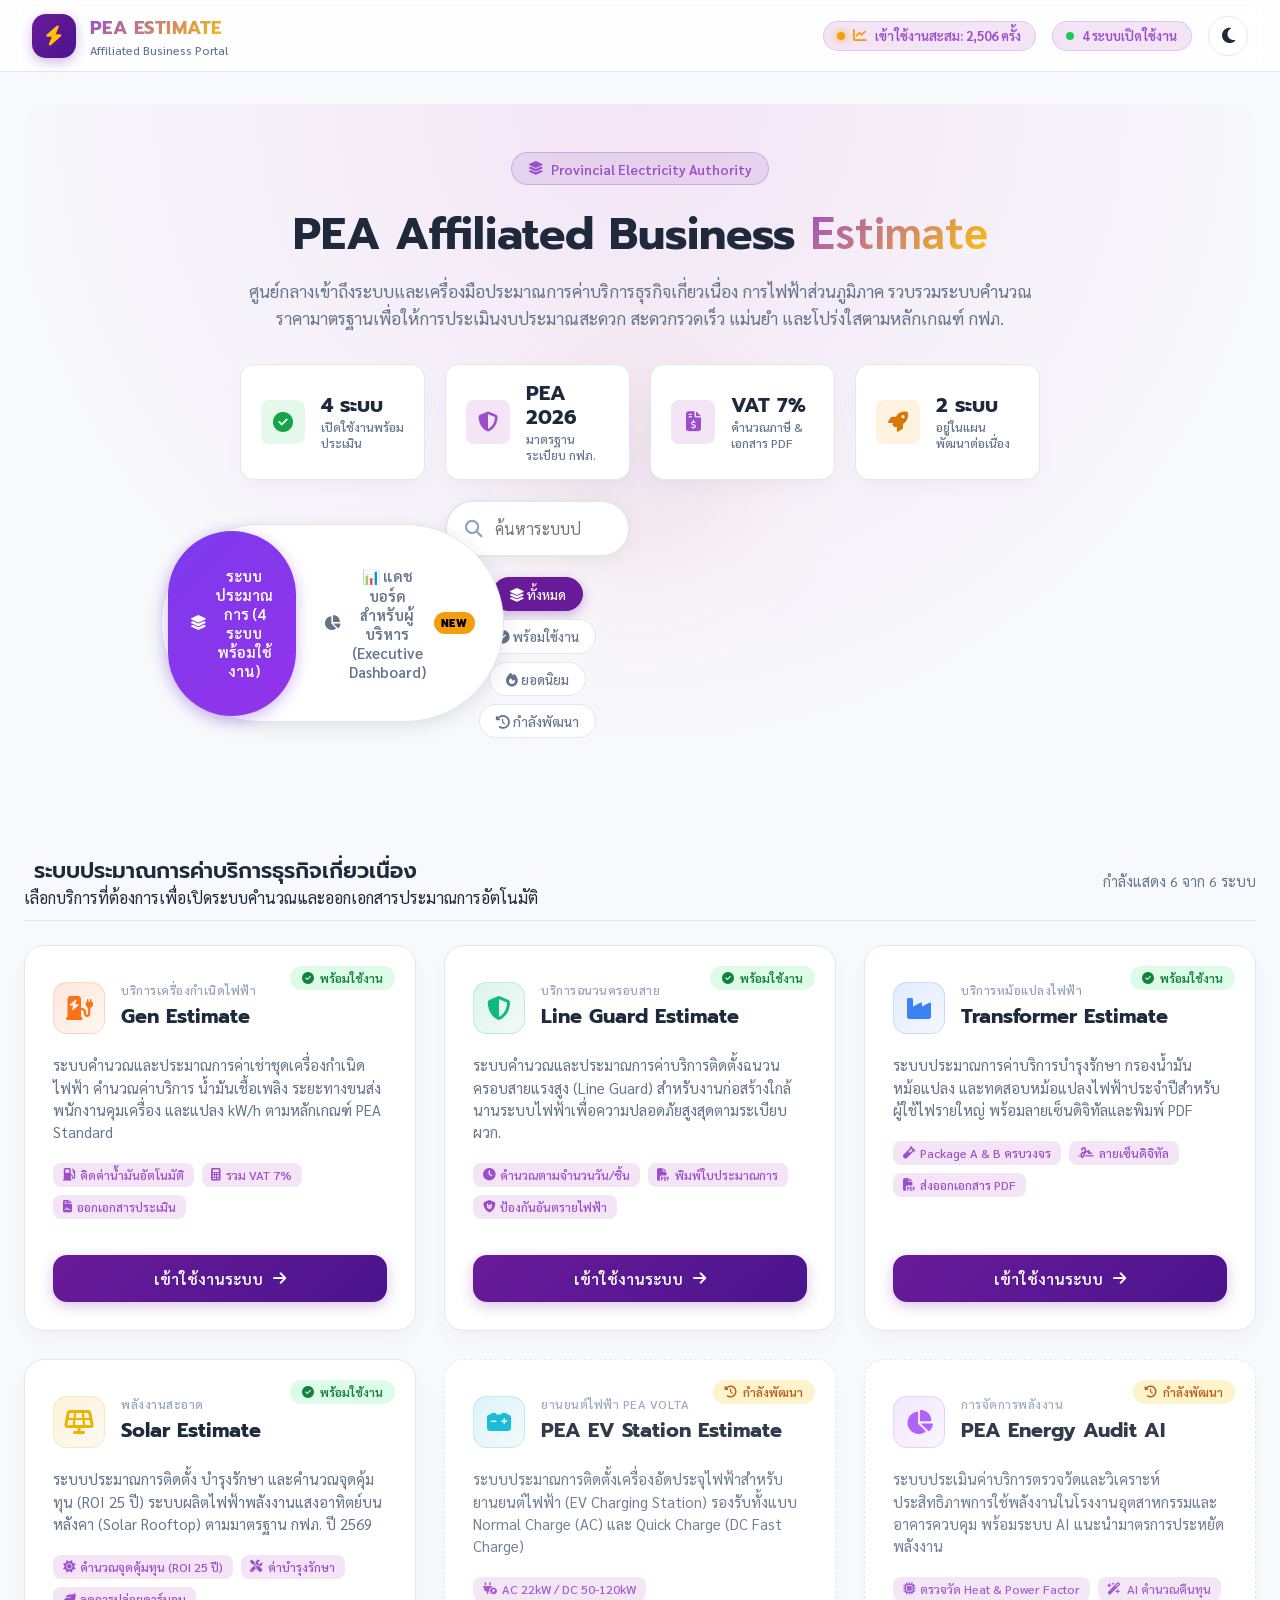
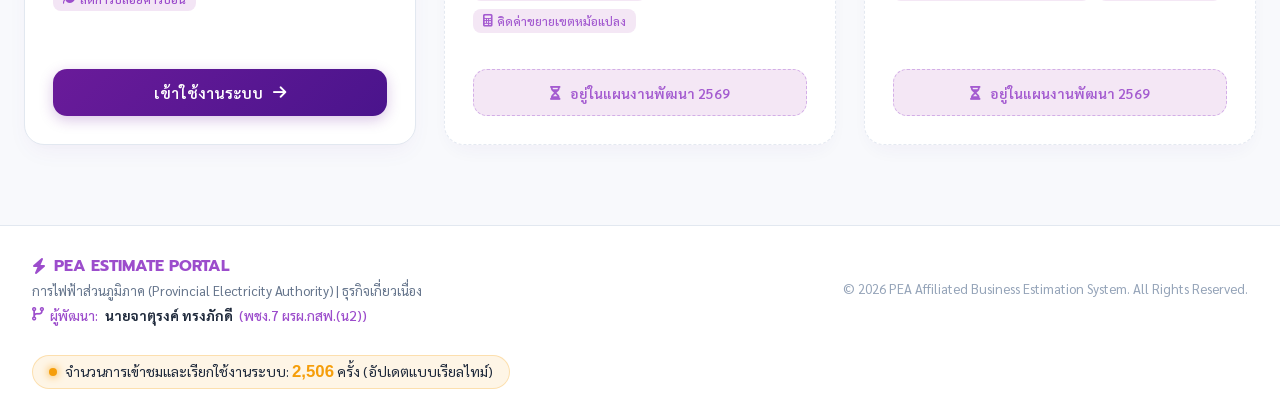
==== commit 33413e2a: "feat(portal): add executive dashboard view, dynamic live visitor counter, remove legacy transformer " ====
--- a/index.html
+++ b/index.html
@@ -51,6 +51,11 @@
             </div>
             
             <div class="nav-actions">
+                <div class="stats-badge live-counter-badge" title="จำนวนครั้งที่มีการเข้าชมและใช้งานระบบทั้งหมด (อัปเดตแบบเรียลไทม์)">
+                    <span class="pulse-dot live-amber"></span>
+                    <i class="fa-solid fa-chart-line" style="color: #f59e0b; font-size: 0.85rem;"></i>
+                    <span>เข้าใช้งานสะสม: <strong id="nav-visitor-count">2,485</strong> ครั้ง</span>
+                </div>
                 <div class="stats-badge">
                     <span class="pulse-dot"></span>
                     <span id="active-systems-count">4 ระบบเปิดใช้งาน</span>
@@ -108,20 +113,35 @@
                             <span class="kpi-label">อยู่ในแผนพัฒนาต่อเนื่อง</span>
                         </div>
                     </div>
+                <!-- Portal Mode Switcher (Systems View vs Executive Dashboard) -->
+                <div class="portal-mode-switch-wrapper">
+                    <div class="portal-mode-pill">
+                        <button id="btnViewSystems" class="portal-mode-btn active" data-mode="systems">
+                            <i class="fa-solid fa-layer-group"></i>
+                            <span>ระบบประมาณการ (4 ระบบพร้อมใช้งาน)</span>
+                        </button>
+                        <button id="btnViewExecutive" class="portal-mode-btn" data-mode="executive">
+                            <i class="fa-solid fa-chart-pie"></i>
+                            <span>📊 แดชบอร์ดสำหรับผู้บริหาร (Executive Dashboard)</span>
+                            <span class="badge-new-pill">NEW</span>
+                        </button>
+                    </div>
                 </div>
                 
-                <!-- Search & Filter Controls -->
-                <div class="search-box-container">
-                    <div class="search-input-wrapper">
-                        <i class="fa-solid fa-magnifying-glass search-icon"></i>
-                        <input type="text" id="search-input" placeholder="ค้นหาระบบประมาณการ เช่น เครื่องกำเนิดไฟฟ้า, Line Guard, โซลาร์เซลล์, หม้อแปลง..." autocomplete="off">
-                        <button id="clear-search" class="clear-btn hidden" aria-label="Clear Search"><i class="fa-solid fa-xmark"></i></button>
-                    </div>
-                    <div class="category-filters" id="category-filters">
-                        <button class="filter-chip active" data-category="all"><i class="fa-solid fa-layer-group"></i> ทั้งหมด</button>
-                        <button class="filter-chip" data-category="active"><i class="fa-solid fa-circle-check"></i> พร้อมใช้งาน</button>
-                        <button class="filter-chip" data-category="popular"><i class="fa-solid fa-fire"></i> ยอดนิยม</button>
-                        <button class="filter-chip" data-category="upcoming"><i class="fa-solid fa-clock-rotate-left"></i> กำลังพัฒนา</button>
+                <div id="systems-view-container">
+                    <!-- Search & Filter Controls -->
+                    <div class="search-box-container">
+                        <div class="search-input-wrapper">
+                            <i class="fa-solid fa-magnifying-glass search-icon"></i>
+                            <input type="text" id="search-input" placeholder="ค้นหาระบบประมาณการ เช่น เครื่องกำเนิดไฟฟ้า, Line Guard, โซลาร์เซลล์, หม้อแปลง..." autocomplete="off">
+                            <button id="clear-search" class="clear-btn hidden" aria-label="Clear Search"><i class="fa-solid fa-xmark"></i></button>
+                        </div>
+                        <div class="category-filters" id="category-filters">
+                            <button class="filter-chip active" data-category="all"><i class="fa-solid fa-layer-group"></i> ทั้งหมด</button>
+                            <button class="filter-chip" data-category="active"><i class="fa-solid fa-circle-check"></i> พร้อมใช้งาน</button>
+                            <button class="filter-chip" data-category="popular"><i class="fa-solid fa-fire"></i> ยอดนิยม</button>
+                            <button class="filter-chip" data-category="upcoming"><i class="fa-solid fa-clock-rotate-left"></i> กำลังพัฒนา</button>
+                        </div>
                     </div>
                 </div>
             </div>
@@ -310,7 +330,205 @@
                 <i class="fa-solid fa-box-open empty-icon"></i>
                 <h3>ไม่พบระบบประมาณการที่คุณค้นหา</h3>
                 <p>ลองค้นหาด้วยคำอื่น เช่น "เครื่องกำเนิดไฟฟ้า", "Line Guard", "Solar", "EV" หรือรีเซ็ตการกรอง</p>
-                <button id="reset-search-btn" class="btn btn-secondary mt-3">รีเซ็ตการค้นหา</button>
+            </div>
+        </section>
+
+        <!-- ================================================================= -->
+        <!-- EXECUTIVE DASHBOARD VIEW                                          -->
+        <!-- ================================================================= -->
+        <section id="executive-dashboard-section" class="executive-dashboard-section hidden">
+            <!-- Executive Header -->
+            <div class="exec-header-banner">
+                <div class="exec-title-group">
+                    <div class="exec-badge"><i class="fa-solid fa-chart-line"></i> PEA Executive Intelligence</div>
+                    <h2 class="exec-title">แดชบอร์ดสรุปภาพรวมผู้บริหาร <span class="gradient-text">Executive Dashboard</span></h2>
+                    <p class="exec-subtitle">วิเคราะห์ข้อมูลเชิงบริหาร สรุปสถิติการประมาณการ ศักยภาพการให้บริการ และแนวโน้มความต้องการ 4 ธุรกิจเกี่ยวเนื่อง กฟภ.</p>
+                </div>
+                <div class="exec-actions-group">
+                    <span class="exec-period-tag"><i class="fa-solid fa-calendar-check"></i> ข้อมูลปีงบประมาณ 2569</span>
+                    <button id="printExecSummaryBtn" class="exec-btn-print" title="พิมพ์รายงานสรุปผู้บริหาร"><i class="fa-solid fa-print"></i> พิมพ์รายงานสรุป</button>
+                </div>
+            </div>
+
+            <!-- Top Executive KPI 4-Cards Grid -->
+            <div class="exec-kpi-grid">
+                <div class="exec-metric-card">
+                    <div class="exec-card-top">
+                        <span class="exec-metric-label">มูลค่าประมาณการสะสมรวม</span>
+                        <div class="exec-icon-box gold"><i class="fa-solid fa-coins"></i></div>
+                    </div>
+                    <div class="exec-metric-val">14.85 <span class="exec-unit">ล้านบาท</span></div>
+                    <div class="exec-trend positive">
+                        <i class="fa-solid fa-arrow-trend-up"></i> +18.4% จากไตรมาสก่อนหน้า
+                    </div>
+                </div>
+
+                <div class="exec-metric-card">
+                    <div class="exec-card-top">
+                        <span class="exec-metric-label">จำนวนใบประมาณการที่ออก</span>
+                        <div class="exec-icon-box purple"><i class="fa-solid fa-file-invoice-dollar"></i></div>
+                    </div>
+                    <div class="exec-metric-val">218 <span class="exec-unit">ฉบับ</span></div>
+                    <div class="exec-trend positive">
+                        <i class="fa-solid fa-bolt"></i> เฉลี่ย 3.6 ฉบับ/วันทำการ
+                    </div>
+                </div>
+
+                <div class="exec-metric-card">
+                    <div class="exec-card-top">
+                        <span class="exec-metric-label">ระบบที่มีความต้องการสูงสุด</span>
+                        <div class="exec-icon-box cyan"><i class="fa-solid fa-solar-panel"></i></div>
+                    </div>
+                    <div class="exec-metric-val">Solar Rooftop</div>
+                    <div class="exec-trend highlight">
+                        <i class="fa-solid fa-chart-pie"></i> คิดเป็น 42% ของคำขอประเมิน
+                    </div>
+                </div>
+
+                <div class="exec-metric-card">
+                    <div class="exec-card-top">
+                        <span class="exec-metric-label">ลดระยะเวลาทำเอกสาร</span>
+                        <div class="exec-icon-box emerald"><i class="fa-solid fa-clock-rotate-left"></i></div>
+                    </div>
+                    <div class="exec-metric-val">~3.5 <span class="exec-unit">นาที/เคส</span></div>
+                    <div class="exec-trend positive">
+                        <i class="fa-solid fa-check-double"></i> เร็วขึ้น 88% (เดิม 30 นาที)
+                    </div>
+                </div>
+            </div>
+
+            <!-- 4 Affiliated Businesses Executive Matrix -->
+            <div class="exec-matrix-container">
+                <div class="matrix-header">
+                    <h3><i class="fa-solid fa-network-wired"></i> สรุปศักยภาพและการดำเนินงาน 4 ธุรกิจเกี่ยวเนื่อง</h3>
+                    <span class="matrix-sub">ข้อมูลเปรียบเทียบมาตรฐานอัตราค่าบริการ และกลุ่มเป้าหมายผู้ขอใช้บริการ</span>
+                </div>
+
+                <div class="exec-matrix-grid">
+                    <!-- Business 1: Solar Rooftop -->
+                    <div class="business-analytic-card">
+                        <div class="biz-card-head">
+                            <div class="biz-icon solar"><i class="fa-solid fa-solar-panel"></i></div>
+                            <div class="biz-info">
+                                <h4>1. ระบบผลิตไฟฟ้าโซลาร์รูฟท็อป (Solar Rooftop)</h4>
+                                <span class="biz-cat">พลังงานสะอาด & การลดค่าใช้จ่าย</span>
+                            </div>
+                            <span class="biz-growth-badge">ความต้องการสูง</span>
+                        </div>
+                        <div class="biz-stats-list">
+                            <div class="biz-stat-row">
+                                <span>ช่วงมูลค่าประมาณการ:</span>
+                                <strong>118,500 - 754,571 บาท</strong>
+                            </div>
+                            <div class="biz-stat-row">
+                                <span>ขนาดการติดตั้งยอดนิยม:</span>
+                                <strong>5 kW - 10 kW (บ้านพักอาศัย/ธุรกิจ)</strong>
+                            </div>
+                            <div class="biz-stat-row">
+                                <span>ระยะเวลาคืนทุนเฉลี่ย:</span>
+                                <strong class="text-gold">4.8 - 5.5 ปี</strong>
+                            </div>
+                            <div class="biz-stat-row">
+                                <span>บริการต่อเนื่อง:</span>
+                                <strong>ล้างแผง & ตรวจเช็ก 10 ข้อ (Green Power)</strong>
+                            </div>
+                        </div>
+                        <a href="Solar Estimate/index.html" class="biz-quick-link">เปิดระบบ Solar Estimate <i class="fa-solid fa-arrow-right"></i></a>
+                    </div>
+
+                    <!-- Business 2: Transformer Maintenance -->
+                    <div class="business-analytic-card">
+                        <div class="biz-card-head">
+                            <div class="biz-icon transformer"><i class="fa-solid fa-industry"></i></div>
+                            <div class="biz-info">
+                                <h4>2. บำรุงรักษาหม้อแปลงไฟฟ้า (Transformer)</h4>
+                                <span class="biz-cat">ความมั่นคงระบบไฟฟ้า & ความปลอดภัย</span>
+                            </div>
+                            <span class="biz-growth-badge steady">สม่ำเสมอตลอดปี</span>
+                        </div>
+                        <div class="biz-stats-list">
+                            <div class="biz-stat-row">
+                                <span>ช่วงมูลค่าประมาณการ:</span>
+                                <strong>3,000 - 65,000 บาท</strong>
+                            </div>
+                            <div class="biz-stat-row">
+                                <span>แพ็กเกจหลัก:</span>
+                                <strong>Package A (8 รายการ) & B (11 รายการ)</strong>
+                            </div>
+                            <div class="biz-stat-row">
+                                <span>ตรวจวิเคราะห์น้ำมัน:</span>
+                                <strong>Dielectric (1,500 บ.) / DGA (4,000 บ.)</strong>
+                            </div>
+                            <div class="biz-stat-row">
+                                <span>กลุ่มเป้าหมาย:</span>
+                                <strong>โรงงาน, สถานพยาบาล, อาคารสูง</strong>
+                            </div>
+                        </div>
+                        <a href="Tranformer Estimate/index.html" class="biz-quick-link">เปิดระบบ Transformer Estimate <i class="fa-solid fa-arrow-right"></i></a>
+                    </div>
+
+                    <!-- Business 3: Generator Rental -->
+                    <div class="business-analytic-card">
+                        <div class="biz-card-head">
+                            <div class="biz-icon generator"><i class="fa-solid fa-charging-station"></i></div>
+                            <div class="biz-info">
+                                <h4>3. บริการเครื่องกำเนิดไฟฟ้า (Generator)</h4>
+                                <span class="biz-cat">ไฟฟ้าสำรองฉุกเฉิน & แหล่งจ่ายเคลื่อนที่</span>
+                            </div>
+                            <span class="biz-growth-badge steady">เสถียรภาพสูง</span>
+                        </div>
+                        <div class="biz-stats-list">
+                            <div class="biz-stat-row">
+                                <span>ช่วงมูลค่าประมาณการ:</span>
+                                <strong>ตามขนาด kVA และระยะเวลาเช่า</strong>
+                            </div>
+                            <div class="biz-stat-row">
+                                <span>ขนาดเครื่องพร้อมบริการ:</span>
+                                <strong>100 kVA - 1,000 kVA</strong>
+                            </div>
+                            <div class="biz-stat-row">
+                                <span>โครงสร้างราคา:</span>
+                                <strong>ค่าเช่า + ค่าขนส่งตามระยะทาง + น้ำมัน</strong>
+                            </div>
+                            <div class="biz-stat-row">
+                                <span>กลุ่มเป้าหมาย:</span>
+                                <strong>งานกิจกรรม, โรงงานดับไฟบำรุงรักษา</strong>
+                            </div>
+                        </div>
+                        <a href="Gen Estiment/index.html" class="biz-quick-link">เปิดระบบ Gen Estimate <i class="fa-solid fa-arrow-right"></i></a>
+                    </div>
+
+                    <!-- Business 4: Line Guard Insulation -->
+                    <div class="business-analytic-card">
+                        <div class="biz-card-head">
+                            <div class="biz-icon lineguard"><i class="fa-solid fa-shield-halved"></i></div>
+                            <div class="biz-info">
+                                <h4>4. บริการฉนวนครอบสายแรงสูง (Line Guard)</h4>
+                                <span class="biz-cat">ป้องกันอุบัติเหตุ & งานก่อสร้างใกล้แนวสาย</span>
+                            </div>
+                            <span class="biz-growth-badge high">ขยายตัวต่อเนื่อง</span>
+                        </div>
+                        <div class="biz-stats-list">
+                            <div class="biz-stat-row">
+                                <span>ช่วงมูลค่าประมาณการ:</span>
+                                <strong>ตามจำนวนจุดและระยะเวลาติดตั้ง</strong>
+                            </div>
+                            <div class="biz-stat-row">
+                                <span>พิกัดแรงดันไฟฟ้า:</span>
+                                <strong>22 kV / 33 kV ป้องกันไฟฟ้ารั่ว</strong>
+                            </div>
+                            <div class="biz-stat-row">
+                                <span>มาตรฐานความปลอดภัย:</span>
+                                <strong class="text-emerald">ความปลอดภัย 100%</strong>
+                            </div>
+                            <div class="biz-stat-row">
+                                <span>กลุ่มเป้าหมาย:</span>
+                                <strong>โครงการก่อสร้าง, ติดตั้งป้าย, ซ่อมแซมตึก</strong>
+                            </div>
+                        </div>
+                        <a href="Line Guard Estiment/index.html" class="biz-quick-link">เปิดระบบ Line Guard Estimate <i class="fa-solid fa-arrow-right"></i></a>
+                    </div>
+                </div>
             </div>
         </section>
     </main>
@@ -331,8 +549,9 @@
                 &copy; 2026 PEA Affiliated Business Estimation System. All Rights Reserved.
             </div>
             <!-- Visitor Counter -->
-            <div class="visitor-counter" style="text-align: center; margin-top: 15px; font-size: 0.85rem; opacity: 0.4;">
-                <i class="fa-solid fa-eye"></i> จำนวนผู้เข้าชมระบบ: <span id="visitor-count">0</span> ครั้ง
+            <div class="visitor-counter live-footer-counter">
+                <span class="pulse-dot live-amber"></span>
+                <span>จำนวนการเข้าชมและเรียกใช้งานระบบ: <strong id="visitor-count">2,485</strong> ครั้ง (อัปเดตแบบเรียลไทม์)</span>
             </div>
         </div>
     </footer>
--- a/css/style.css
+++ b/css/style.css
@@ -831,3 +831,476 @@
         text-align: center;
     }
 }
+
+/* ==========================================================================
+   PORTAL MODE SWITCHER & LIVE COUNTERS
+   ========================================================================== */
+.portal-mode-switch-wrapper {
+    display: flex;
+    justify-content: center;
+    margin: 1.5rem 0 1rem;
+    position: relative;
+    z-index: 10;
+}
+
+.portal-mode-pill {
+    display: inline-flex;
+    background: var(--bg-card);
+    border: 1px solid var(--border-color);
+    padding: 0.35rem;
+    border-radius: var(--radius-full);
+    box-shadow: 0 4px 20px rgba(0, 0, 0, 0.1);
+    gap: 0.35rem;
+}
+
+.portal-mode-btn {
+    display: inline-flex;
+    align-items: center;
+    gap: 0.5rem;
+    padding: 0.65rem 1.4rem;
+    border-radius: var(--radius-full);
+    border: none;
+    background: transparent;
+    color: var(--text-secondary);
+    font-size: 0.92rem;
+    font-weight: 600;
+    cursor: pointer;
+    transition: var(--transition);
+}
+
+.portal-mode-btn:hover {
+    color: var(--text-primary);
+}
+
+.portal-mode-btn.active {
+    background: linear-gradient(135deg, #7c3aed, #9333ea);
+    color: #ffffff;
+    box-shadow: 0 4px 15px rgba(124, 58, 237, 0.35);
+}
+
+.badge-new-pill {
+    background: #f59e0b;
+    color: #000000;
+    font-size: 0.68rem;
+    font-weight: 800;
+    padding: 0.15rem 0.45rem;
+    border-radius: 9999px;
+    letter-spacing: 0.05em;
+}
+
+.pulse-dot.live-amber {
+    background-color: #f59e0b;
+    box-shadow: 0 0 8px #f59e0b;
+}
+
+.live-footer-counter {
+    display: inline-flex;
+    align-items: center;
+    justify-content: center;
+    gap: 0.5rem;
+    margin-top: 15px;
+    font-size: 0.88rem;
+    padding: 0.4rem 1rem;
+    background: rgba(245, 158, 11, 0.1);
+    border: 1px solid rgba(245, 158, 11, 0.25);
+    border-radius: var(--radius-full);
+    color: var(--text-primary);
+}
+
+.live-footer-counter strong {
+    color: #f59e0b;
+    font-family: 'Outfit', sans-serif;
+    font-size: 1.05rem;
+}
+
+/* ==========================================================================
+   EXECUTIVE DASHBOARD VIEW
+   ========================================================================== */
+.executive-dashboard-section {
+    max-width: 1280px;
+    margin: 1rem auto 3rem;
+    padding: 0 1.5rem;
+    animation: fadeIn 0.3s ease-in-out;
+}
+
+.exec-header-banner {
+    display: flex;
+    justify-content: space-between;
+    align-items: center;
+    background: var(--bg-card);
+    border: 1px solid var(--border-color);
+    border-radius: var(--radius-lg);
+    padding: 1.75rem 2rem;
+    margin-bottom: 2rem;
+    box-shadow: var(--card-shadow);
+    gap: 1.5rem;
+}
+
+.exec-badge {
+    display: inline-flex;
+    align-items: center;
+    gap: 0.4rem;
+    background: rgba(124, 58, 237, 0.15);
+    color: #a78bfa;
+    border: 1px solid rgba(124, 58, 237, 0.3);
+    padding: 0.25rem 0.75rem;
+    border-radius: var(--radius-full);
+    font-size: 0.8rem;
+    font-weight: 600;
+    margin-bottom: 0.5rem;
+}
+
+.exec-title {
+    font-size: 1.65rem;
+    font-weight: 700;
+    color: var(--text-primary);
+    margin-bottom: 0.25rem;
+}
+
+.exec-subtitle {
+    color: var(--text-secondary);
+    font-size: 0.92rem;
+}
+
+.exec-actions-group {
+    display: flex;
+    flex-direction: column;
+    align-items: flex-end;
+    gap: 0.6rem;
+}
+
+.exec-period-tag {
+    font-size: 0.82rem;
+    color: var(--text-muted);
+    display: inline-flex;
+    align-items: center;
+    gap: 0.35rem;
+}
+
+.exec-btn-print {
+    display: inline-flex;
+    align-items: center;
+    gap: 0.5rem;
+    padding: 0.55rem 1.1rem;
+    border-radius: var(--radius-full);
+    background: linear-gradient(135deg, #7c3aed, #9333ea);
+    color: #ffffff;
+    font-weight: 600;
+    font-size: 0.88rem;
+    border: none;
+    cursor: pointer;
+    transition: var(--transition);
+}
+
+.exec-btn-print:hover {
+    background: linear-gradient(135deg, #6d28d9, #7c3aed);
+    transform: translateY(-2px);
+}
+
+/* Executive KPI 4-Cards Grid */
+.exec-kpi-grid {
+    display: grid;
+    grid-template-columns: repeat(4, 1fr);
+    gap: 1.25rem;
+    margin-bottom: 2.25rem;
+}
+
+.exec-metric-card {
+    background: var(--bg-card);
+    border: 1px solid var(--border-color);
+    border-radius: var(--radius-md);
+    padding: 1.4rem;
+    box-shadow: var(--card-shadow);
+    transition: var(--transition);
+}
+
+.exec-metric-card:hover {
+    transform: translateY(-3px);
+    box-shadow: var(--card-shadow-hover);
+    border-color: rgba(124, 58, 237, 0.4);
+}
+
+.exec-card-top {
+    display: flex;
+    justify-content: space-between;
+    align-items: center;
+    margin-bottom: 0.6rem;
+}
+
+.exec-metric-label {
+    font-size: 0.84rem;
+    color: var(--text-secondary);
+    font-weight: 600;
+}
+
+.exec-icon-box {
+    width: 36px;
+    height: 36px;
+    border-radius: 10px;
+    display: flex;
+    align-items: center;
+    justify-content: center;
+    font-size: 1rem;
+}
+
+.exec-icon-box.gold {
+    background: rgba(245, 158, 11, 0.15);
+    color: #f59e0b;
+}
+
+.exec-icon-box.purple {
+    background: rgba(124, 58, 237, 0.15);
+    color: #a78bfa;
+}
+
+.exec-icon-box.cyan {
+    background: rgba(6, 182, 212, 0.15);
+    color: #06b6d4;
+}
+
+.exec-icon-box.emerald {
+    background: rgba(16, 185, 129, 0.15);
+    color: #10b981;
+}
+
+.exec-metric-val {
+    font-family: 'Outfit', sans-serif;
+    font-size: 1.85rem;
+    font-weight: 800;
+    color: var(--text-primary);
+    margin-bottom: 0.4rem;
+    line-height: 1.2;
+}
+
+.exec-unit {
+    font-size: 0.95rem;
+    font-family: 'Prompt', sans-serif;
+    font-weight: 500;
+    color: var(--text-secondary);
+}
+
+.exec-trend {
+    font-size: 0.78rem;
+    display: flex;
+    align-items: center;
+    gap: 0.35rem;
+    font-weight: 500;
+}
+
+.exec-trend.positive {
+    color: #10b981;
+}
+
+.exec-trend.highlight {
+    color: #06b6d4;
+}
+
+/* Executive Matrix Container */
+.exec-matrix-container {
+    background: var(--bg-card);
+    border: 1px solid var(--border-color);
+    border-radius: var(--radius-lg);
+    padding: 1.85rem;
+    box-shadow: var(--card-shadow);
+}
+
+.matrix-header {
+    margin-bottom: 1.5rem;
+}
+
+.matrix-header h3 {
+    font-size: 1.25rem;
+    font-weight: 700;
+    color: var(--text-primary);
+    display: flex;
+    align-items: center;
+    gap: 0.5rem;
+    margin-bottom: 0.25rem;
+}
+
+.matrix-header h3 i {
+    color: #a78bfa;
+}
+
+.matrix-sub {
+    font-size: 0.88rem;
+    color: var(--text-muted);
+}
+
+.exec-matrix-grid {
+    display: grid;
+    grid-template-columns: repeat(2, 1fr);
+    gap: 1.25rem;
+}
+
+.business-analytic-card {
+    background: var(--bg-main);
+    border: 1px solid var(--border-color);
+    border-radius: var(--radius-md);
+    padding: 1.4rem;
+    display: flex;
+    flex-direction: column;
+    justify-content: space-between;
+    transition: var(--transition);
+}
+
+.business-analytic-card:hover {
+    border-color: rgba(124, 58, 237, 0.3);
+    transform: translateY(-2px);
+}
+
+.biz-card-head {
+    display: flex;
+    align-items: flex-start;
+    gap: 0.85rem;
+    margin-bottom: 1rem;
+    position: relative;
+}
+
+.biz-icon {
+    width: 44px;
+    height: 44px;
+    border-radius: 12px;
+    display: flex;
+    align-items: center;
+    justify-content: center;
+    font-size: 1.2rem;
+    flex-shrink: 0;
+}
+
+.biz-icon.solar {
+    background: rgba(245, 158, 11, 0.15);
+    color: #f59e0b;
+}
+
+.biz-icon.transformer {
+    background: rgba(124, 58, 237, 0.15);
+    color: #a78bfa;
+}
+
+.biz-icon.generator {
+    background: rgba(6, 182, 212, 0.15);
+    color: #06b6d4;
+}
+
+.biz-icon.lineguard {
+    background: rgba(16, 185, 129, 0.15);
+    color: #10b981;
+}
+
+.biz-info h4 {
+    font-size: 1rem;
+    font-weight: 700;
+    color: var(--text-primary);
+    margin-bottom: 0.15rem;
+}
+
+.biz-cat {
+    font-size: 0.78rem;
+    color: var(--text-muted);
+}
+
+.biz-growth-badge {
+    margin-left: auto;
+    font-size: 0.72rem;
+    font-weight: 600;
+    padding: 0.2rem 0.55rem;
+    border-radius: var(--radius-full);
+    background: rgba(16, 185, 129, 0.15);
+    color: #10b981;
+    white-space: nowrap;
+}
+
+.biz-growth-badge.steady {
+    background: rgba(6, 182, 212, 0.15);
+    color: #06b6d4;
+}
+
+.biz-growth-badge.high {
+    background: rgba(245, 158, 11, 0.15);
+    color: #f59e0b;
+}
+
+.biz-stats-list {
+    display: flex;
+    flex-direction: column;
+    gap: 0.45rem;
+    margin-bottom: 1.2rem;
+    font-size: 0.85rem;
+    background: var(--bg-card);
+    border-radius: var(--radius-sm);
+    padding: 0.85rem;
+    border: 1px solid var(--border-color);
+}
+
+.biz-stat-row {
+    display: flex;
+    justify-content: space-between;
+    align-items: center;
+}
+
+.biz-stat-row span {
+    color: var(--text-secondary);
+}
+
+.biz-stat-row strong {
+    color: var(--text-primary);
+}
+
+.biz-stat-row .text-gold {
+    color: #f59e0b;
+}
+
+.biz-stat-row .text-emerald {
+    color: #10b981;
+}
+
+.biz-quick-link {
+    display: inline-flex;
+    align-items: center;
+    justify-content: center;
+    gap: 0.4rem;
+    padding: 0.55rem;
+    border-radius: var(--radius-sm);
+    background: rgba(124, 58, 237, 0.1);
+    color: var(--pea-purple-light);
+    text-decoration: none;
+    font-size: 0.85rem;
+    font-weight: 600;
+    transition: var(--transition);
+}
+
+.biz-quick-link:hover {
+    background: var(--pea-purple-primary);
+    color: #ffffff;
+}
+
+@media (max-width: 1024px) {
+    .exec-kpi-grid {
+        grid-template-columns: repeat(2, 1fr);
+    }
+    .exec-matrix-grid {
+        grid-template-columns: 1fr;
+    }
+    .exec-header-banner {
+        flex-direction: column;
+        align-items: flex-start;
+    }
+    .exec-actions-group {
+        align-items: flex-start;
+    }
+}
+
+@media (max-width: 768px) {
+    .portal-mode-pill {
+        flex-direction: column;
+        width: 100%;
+    }
+    .portal-mode-btn {
+        justify-content: center;
+    }
+    .exec-kpi-grid {
+        grid-template-columns: 1fr;
+    }
+}
+
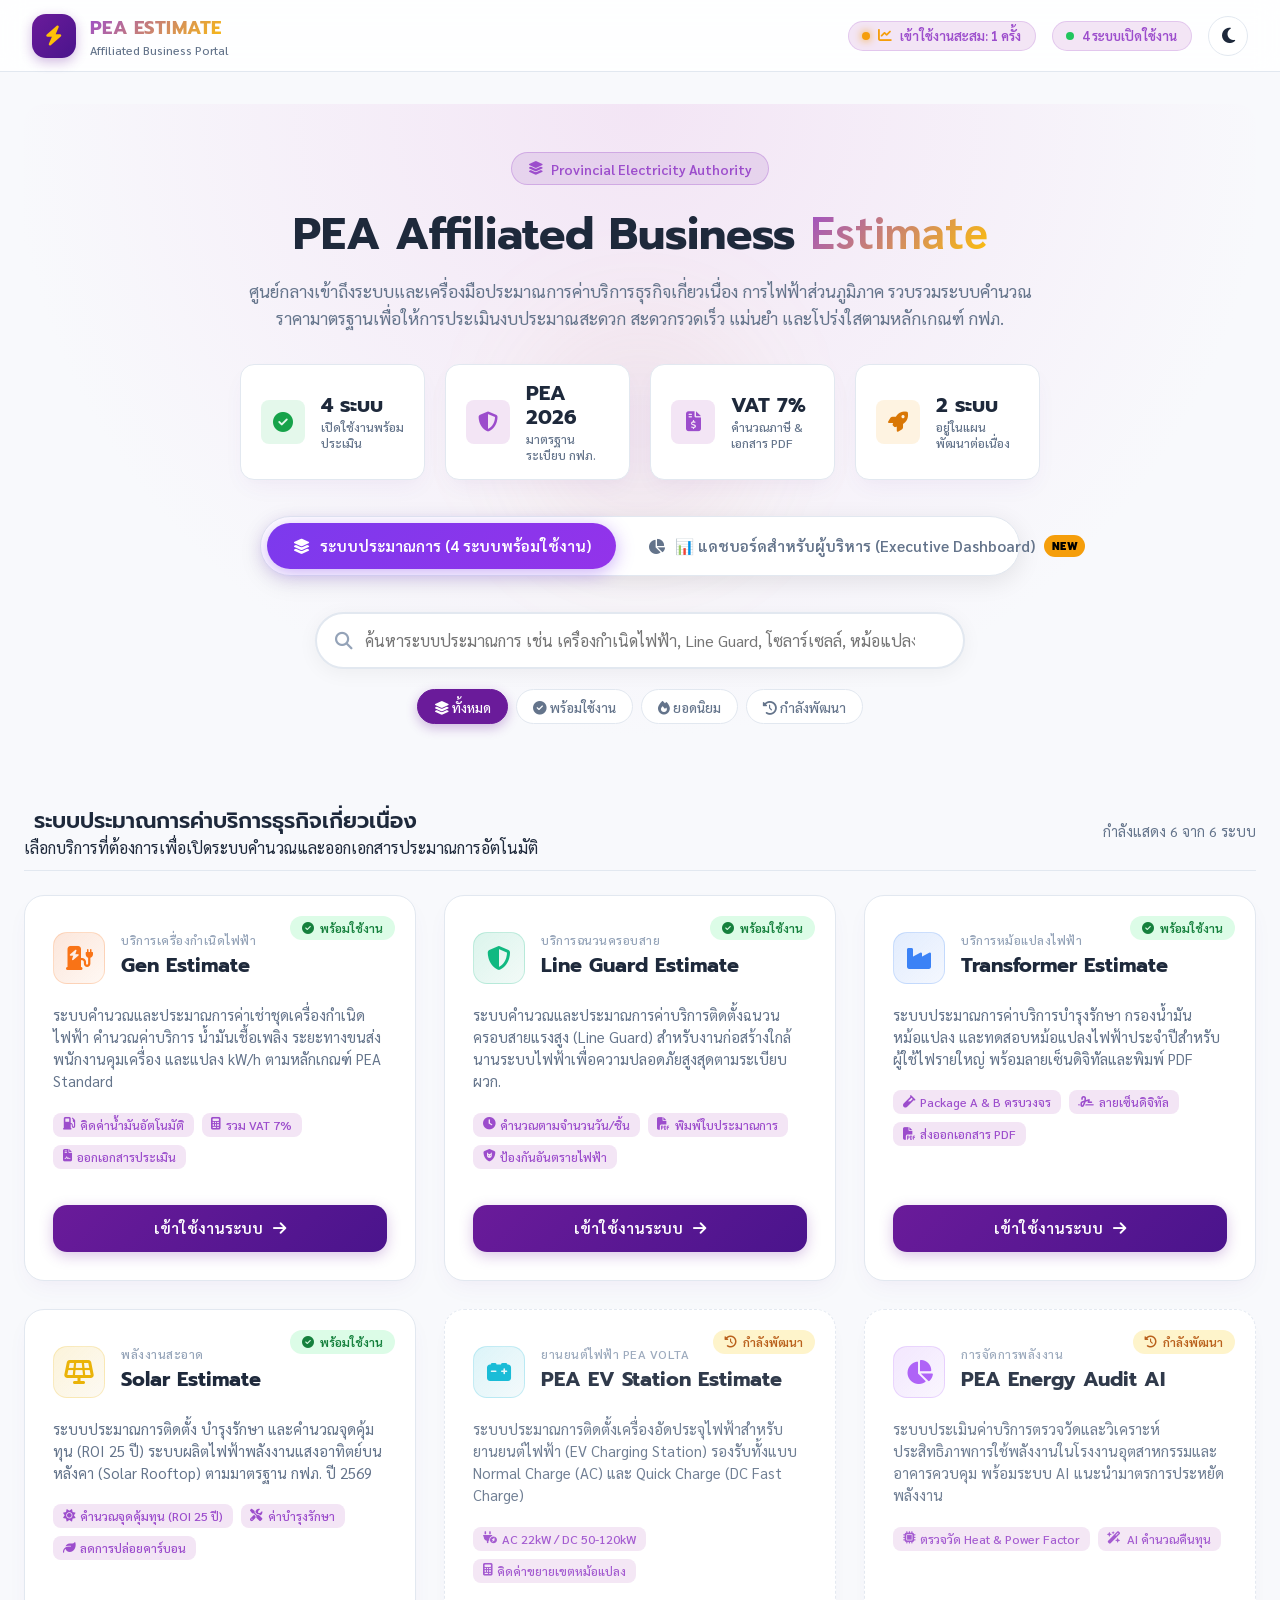
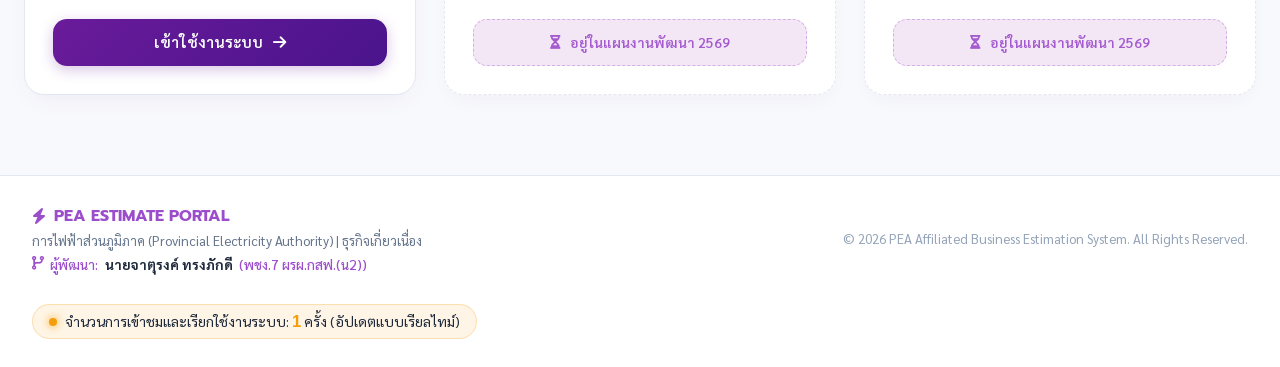
==== commit 0ab0e07d: "fix(portal): resolve mode switcher overlap and integrate 0-based real executive dashboard - Fix uncl" ====
--- a/index.html
+++ b/index.html
@@ -54,7 +54,7 @@
                 <div class="stats-badge live-counter-badge" title="จำนวนครั้งที่มีการเข้าชมและใช้งานระบบทั้งหมด (อัปเดตแบบเรียลไทม์)">
                     <span class="pulse-dot live-amber"></span>
                     <i class="fa-solid fa-chart-line" style="color: #f59e0b; font-size: 0.85rem;"></i>
-                    <span>เข้าใช้งานสะสม: <strong id="nav-visitor-count">2,485</strong> ครั้ง</span>
+                    <span>เข้าใช้งานสะสม: <strong id="nav-visitor-count">0</strong> ครั้ง</span>
                 </div>
                 <div class="stats-badge">
                     <span class="pulse-dot"></span>
@@ -113,7 +113,9 @@
                             <span class="kpi-label">อยู่ในแผนพัฒนาต่อเนื่อง</span>
                         </div>
                     </div>
-                <!-- Portal Mode Switcher (Systems View vs Executive Dashboard) -->
+                </div>
+
+                <!-- Portal Mode Switcher (Clean Independent Segment Control) -->
                 <div class="portal-mode-switch-wrapper">
                     <div class="portal-mode-pill">
                         <button id="btnViewSystems" class="portal-mode-btn active" data-mode="systems">
@@ -357,9 +359,9 @@
                         <span class="exec-metric-label">มูลค่าประมาณการสะสมรวม</span>
                         <div class="exec-icon-box gold"><i class="fa-solid fa-coins"></i></div>
                     </div>
-                    <div class="exec-metric-val">14.85 <span class="exec-unit">ล้านบาท</span></div>
-                    <div class="exec-trend positive">
-                        <i class="fa-solid fa-arrow-trend-up"></i> +18.4% จากไตรมาสก่อนหน้า
+                    <div class="exec-metric-val" id="exec-total-value">0.00 <span class="exec-unit">บาท</span></div>
+                    <div class="exec-trend" id="exec-trend-value">
+                        <i class="fa-solid fa-circle-notch"></i> รอการเริ่มบันทึกจากระบบคำนวณ
                     </div>
                 </div>
 
@@ -368,20 +370,20 @@
                         <span class="exec-metric-label">จำนวนใบประมาณการที่ออก</span>
                         <div class="exec-icon-box purple"><i class="fa-solid fa-file-invoice-dollar"></i></div>
                     </div>
-                    <div class="exec-metric-val">218 <span class="exec-unit">ฉบับ</span></div>
-                    <div class="exec-trend positive">
-                        <i class="fa-solid fa-bolt"></i> เฉลี่ย 3.6 ฉบับ/วันทำการ
+                    <div class="exec-metric-val" id="exec-total-docs">0 <span class="exec-unit">ฉบับ</span></div>
+                    <div class="exec-trend" id="exec-trend-docs">
+                        <i class="fa-solid fa-circle-notch"></i> รอการออกเอกสารใบแรก
                     </div>
                 </div>
 
                 <div class="exec-metric-card">
                     <div class="exec-card-top">
                         <span class="exec-metric-label">ระบบที่มีความต้องการสูงสุด</span>
-                        <div class="exec-icon-box cyan"><i class="fa-solid fa-solar-panel"></i></div>
-                    </div>
-                    <div class="exec-metric-val">Solar Rooftop</div>
-                    <div class="exec-trend highlight">
-                        <i class="fa-solid fa-chart-pie"></i> คิดเป็น 42% ของคำขอประเมิน
+                        <div class="exec-icon-box cyan"><i class="fa-solid fa-solar-panel" id="exec-top-icon"></i></div>
+                    </div>
+                    <div class="exec-metric-val" id="exec-top-system">-</div>
+                    <div class="exec-trend" id="exec-trend-system">
+                        <i class="fa-solid fa-chart-pie"></i> รอข้อมูลการใช้งานจริง
                     </div>
                 </div>
 
@@ -390,9 +392,9 @@
                         <span class="exec-metric-label">ลดระยะเวลาทำเอกสาร</span>
                         <div class="exec-icon-box emerald"><i class="fa-solid fa-clock-rotate-left"></i></div>
                     </div>
-                    <div class="exec-metric-val">~3.5 <span class="exec-unit">นาที/เคส</span></div>
-                    <div class="exec-trend positive">
-                        <i class="fa-solid fa-check-double"></i> เร็วขึ้น 88% (เดิม 30 นาที)
+                    <div class="exec-metric-val" id="exec-time-saved">0 <span class="exec-unit">นาที</span></div>
+                    <div class="exec-trend" id="exec-trend-time">
+                        <i class="fa-solid fa-check-double"></i> ประหยัดเฉลี่ย ~26.5 นาที/เคส
                     </div>
                 </div>
             </div>
@@ -416,6 +418,10 @@
                             <span class="biz-growth-badge">ความต้องการสูง</span>
                         </div>
                         <div class="biz-stats-list">
+                            <div class="biz-stat-row active-count-row">
+                                <span>คำขอประมาณการจริง:</span>
+                                <strong id="biz-stat-solar-docs">0 ฉบับ (0.00 บาท)</strong>
+                            </div>
                             <div class="biz-stat-row">
                                 <span>ช่วงมูลค่าประมาณการ:</span>
                                 <strong>118,500 - 754,571 บาท</strong>
@@ -447,6 +453,10 @@
                             <span class="biz-growth-badge steady">สม่ำเสมอตลอดปี</span>
                         </div>
                         <div class="biz-stats-list">
+                            <div class="biz-stat-row active-count-row">
+                                <span>คำขอประมาณการจริง:</span>
+                                <strong id="biz-stat-transformer-docs">0 ฉบับ (0.00 บาท)</strong>
+                            </div>
                             <div class="biz-stat-row">
                                 <span>ช่วงมูลค่าประมาณการ:</span>
                                 <strong>3,000 - 65,000 บาท</strong>
@@ -478,6 +488,10 @@
                             <span class="biz-growth-badge steady">เสถียรภาพสูง</span>
                         </div>
                         <div class="biz-stats-list">
+                            <div class="biz-stat-row active-count-row">
+                                <span>คำขอประมาณการจริง:</span>
+                                <strong id="biz-stat-generator-docs">0 ฉบับ (0.00 บาท)</strong>
+                            </div>
                             <div class="biz-stat-row">
                                 <span>ช่วงมูลค่าประมาณการ:</span>
                                 <strong>ตามขนาด kVA และระยะเวลาเช่า</strong>
@@ -509,6 +523,10 @@
                             <span class="biz-growth-badge high">ขยายตัวต่อเนื่อง</span>
                         </div>
                         <div class="biz-stats-list">
+                            <div class="biz-stat-row active-count-row">
+                                <span>คำขอประมาณการจริง:</span>
+                                <strong id="biz-stat-lineguard-docs">0 ฉบับ (0.00 บาท)</strong>
+                            </div>
                             <div class="biz-stat-row">
                                 <span>ช่วงมูลค่าประมาณการ:</span>
                                 <strong>ตามจำนวนจุดและระยะเวลาติดตั้ง</strong>
@@ -551,12 +569,13 @@
             <!-- Visitor Counter -->
             <div class="visitor-counter live-footer-counter">
                 <span class="pulse-dot live-amber"></span>
-                <span>จำนวนการเข้าชมและเรียกใช้งานระบบ: <strong id="visitor-count">2,485</strong> ครั้ง (อัปเดตแบบเรียลไทม์)</span>
+                <span>จำนวนการเข้าชมและเรียกใช้งานระบบ: <strong id="visitor-count">0</strong> ครั้ง (อัปเดตแบบเรียลไทม์)</span>
             </div>
         </div>
     </footer>
 
     <!-- Custom JS -->
+    <script src="js/pea-tracker.js"></script>
     <script src="js/main.js"></script>
 </body>
 </html>
--- a/css/style.css
+++ b/css/style.css
@@ -838,44 +838,69 @@
 .portal-mode-switch-wrapper {
     display: flex;
     justify-content: center;
-    margin: 1.5rem 0 1rem;
+    align-items: center;
+    margin: 1.75rem auto 2.25rem;
     position: relative;
     z-index: 10;
+    width: 100%;
+    max-width: 760px;
 }
 
 .portal-mode-pill {
     display: inline-flex;
     background: var(--bg-card);
     border: 1px solid var(--border-color);
-    padding: 0.35rem;
+    padding: 0.4rem;
     border-radius: var(--radius-full);
-    box-shadow: 0 4px 20px rgba(0, 0, 0, 0.1);
-    gap: 0.35rem;
+    box-shadow: 0 6px 24px rgba(0, 0, 0, 0.09);
+    gap: 0.4rem;
+    max-width: 100%;
 }
 
 .portal-mode-btn {
     display: inline-flex;
     align-items: center;
-    gap: 0.5rem;
-    padding: 0.65rem 1.4rem;
+    justify-content: center;
+    gap: 0.6rem;
+    padding: 0.75rem 1.6rem;
     border-radius: var(--radius-full);
     border: none;
     background: transparent;
     color: var(--text-secondary);
-    font-size: 0.92rem;
+    font-size: 0.95rem;
     font-weight: 600;
     cursor: pointer;
-    transition: var(--transition);
+    transition: all 0.25s cubic-bezier(0.4, 0, 0.2, 1);
+    white-space: nowrap;
 }
 
 .portal-mode-btn:hover {
     color: var(--text-primary);
+    background: rgba(124, 58, 237, 0.08);
 }
 
 .portal-mode-btn.active {
     background: linear-gradient(135deg, #7c3aed, #9333ea);
     color: #ffffff;
-    box-shadow: 0 4px 15px rgba(124, 58, 237, 0.35);
+    box-shadow: 0 4px 18px rgba(124, 58, 237, 0.4);
+}
+
+@media (max-width: 680px) {
+    .portal-mode-pill {
+        flex-direction: column;
+        width: 100%;
+        border-radius: var(--radius-lg);
+        padding: 0.5rem;
+        gap: 0.5rem;
+    }
+    .portal-mode-btn {
+        width: 100%;
+        border-radius: var(--radius-md);
+        padding: 0.65rem 1rem;
+        font-size: 0.88rem;
+        white-space: normal;
+        text-align: center;
+    }
 }
 
 .badge-new-pill {
@@ -886,6 +911,20 @@
     padding: 0.15rem 0.45rem;
     border-radius: 9999px;
     letter-spacing: 0.05em;
+}
+
+.biz-stat-row.active-count-row {
+    background: rgba(124, 58, 237, 0.08);
+    border: 1px solid rgba(124, 58, 237, 0.22);
+    border-radius: var(--radius-sm);
+    padding: 0.4rem 0.65rem;
+    margin-bottom: 0.4rem;
+}
+
+.biz-stat-row.active-count-row strong {
+    color: var(--pea-purple-light);
+    font-weight: 700;
+    font-size: 0.92rem;
 }
 
 .pulse-dot.live-amber {
